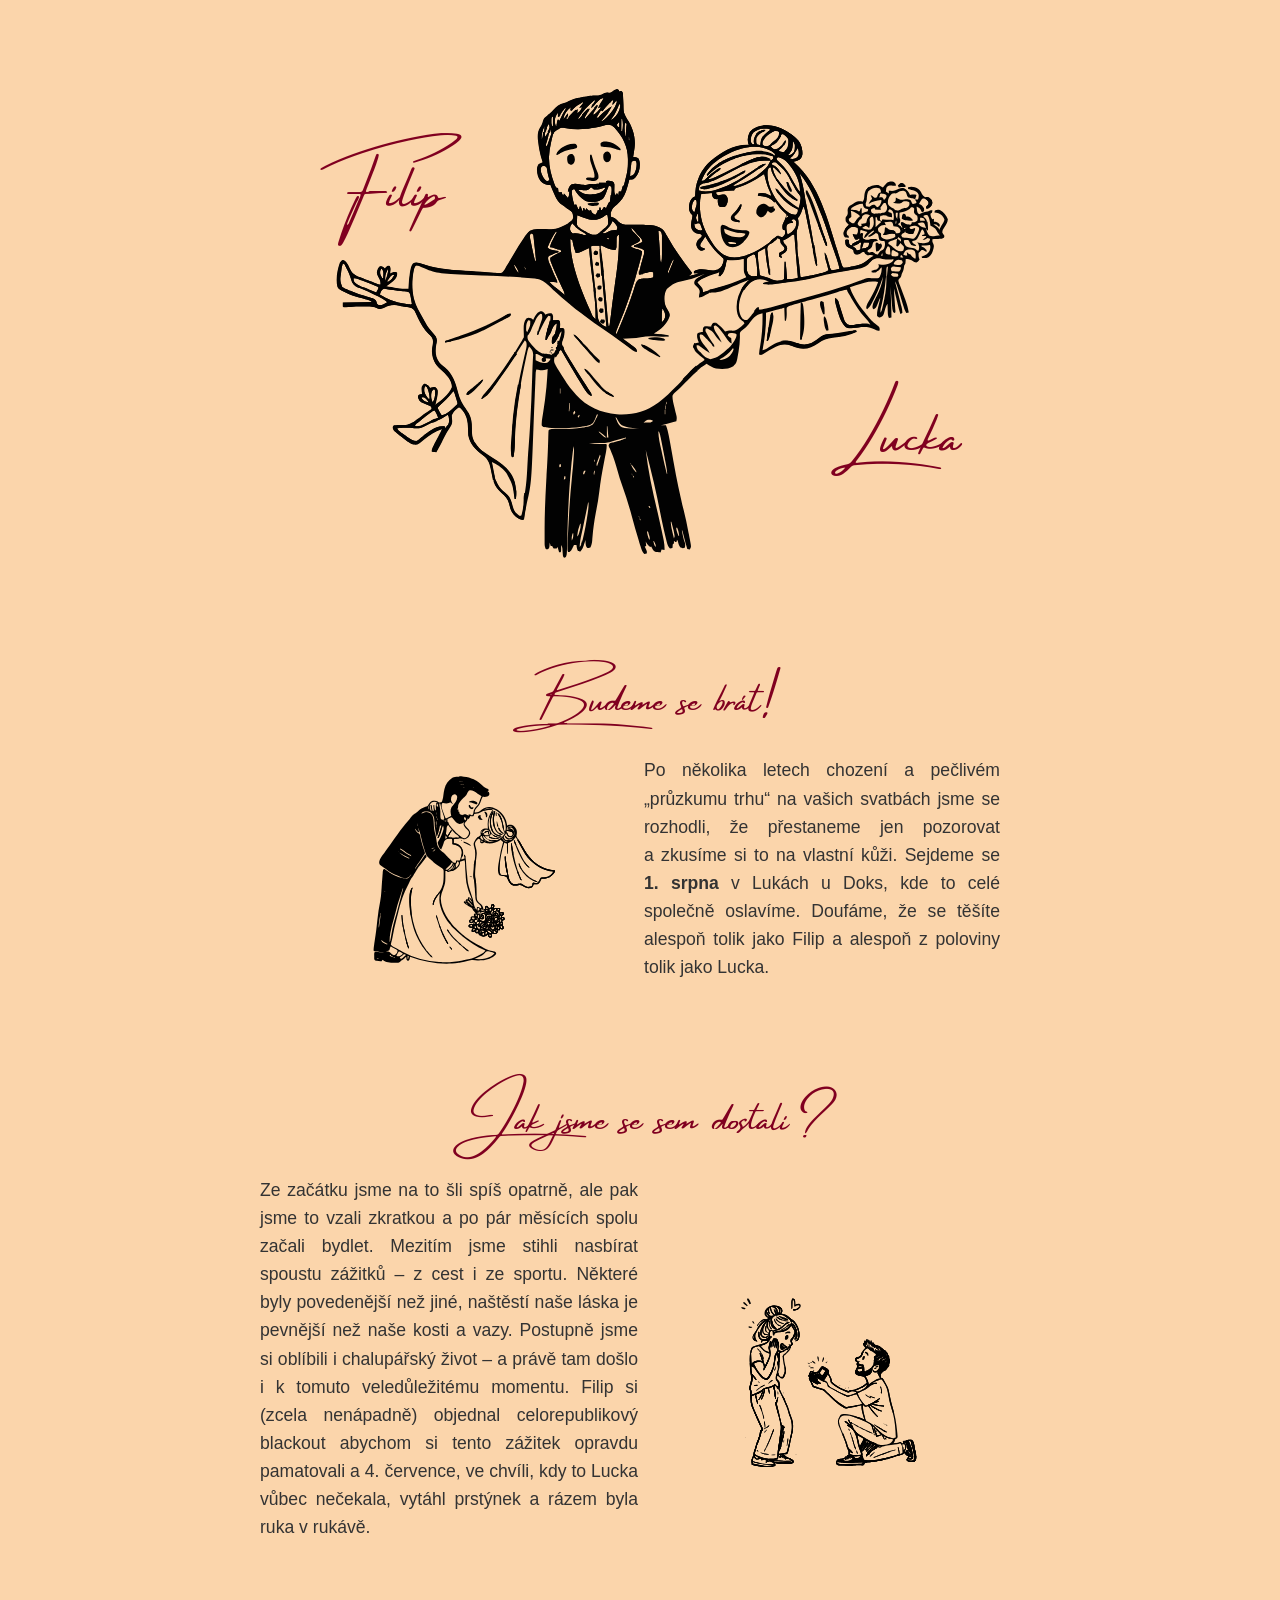
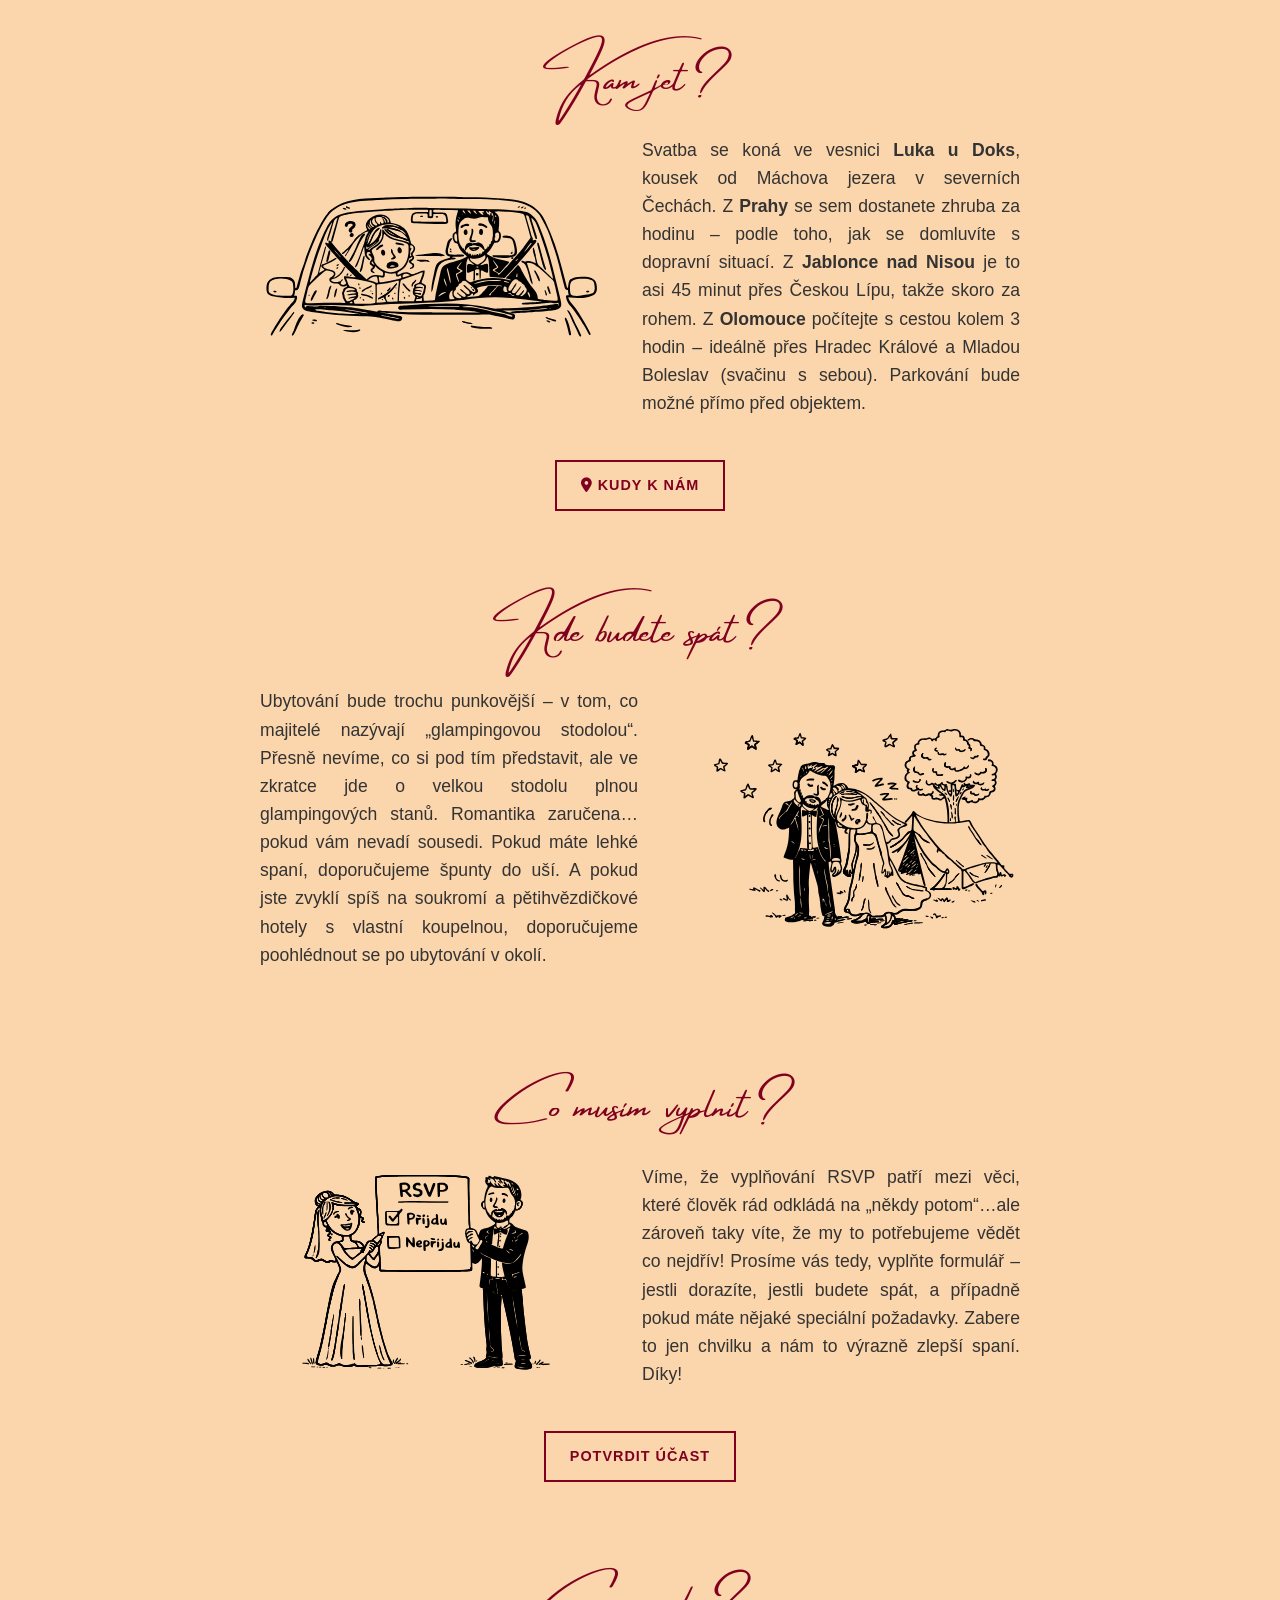
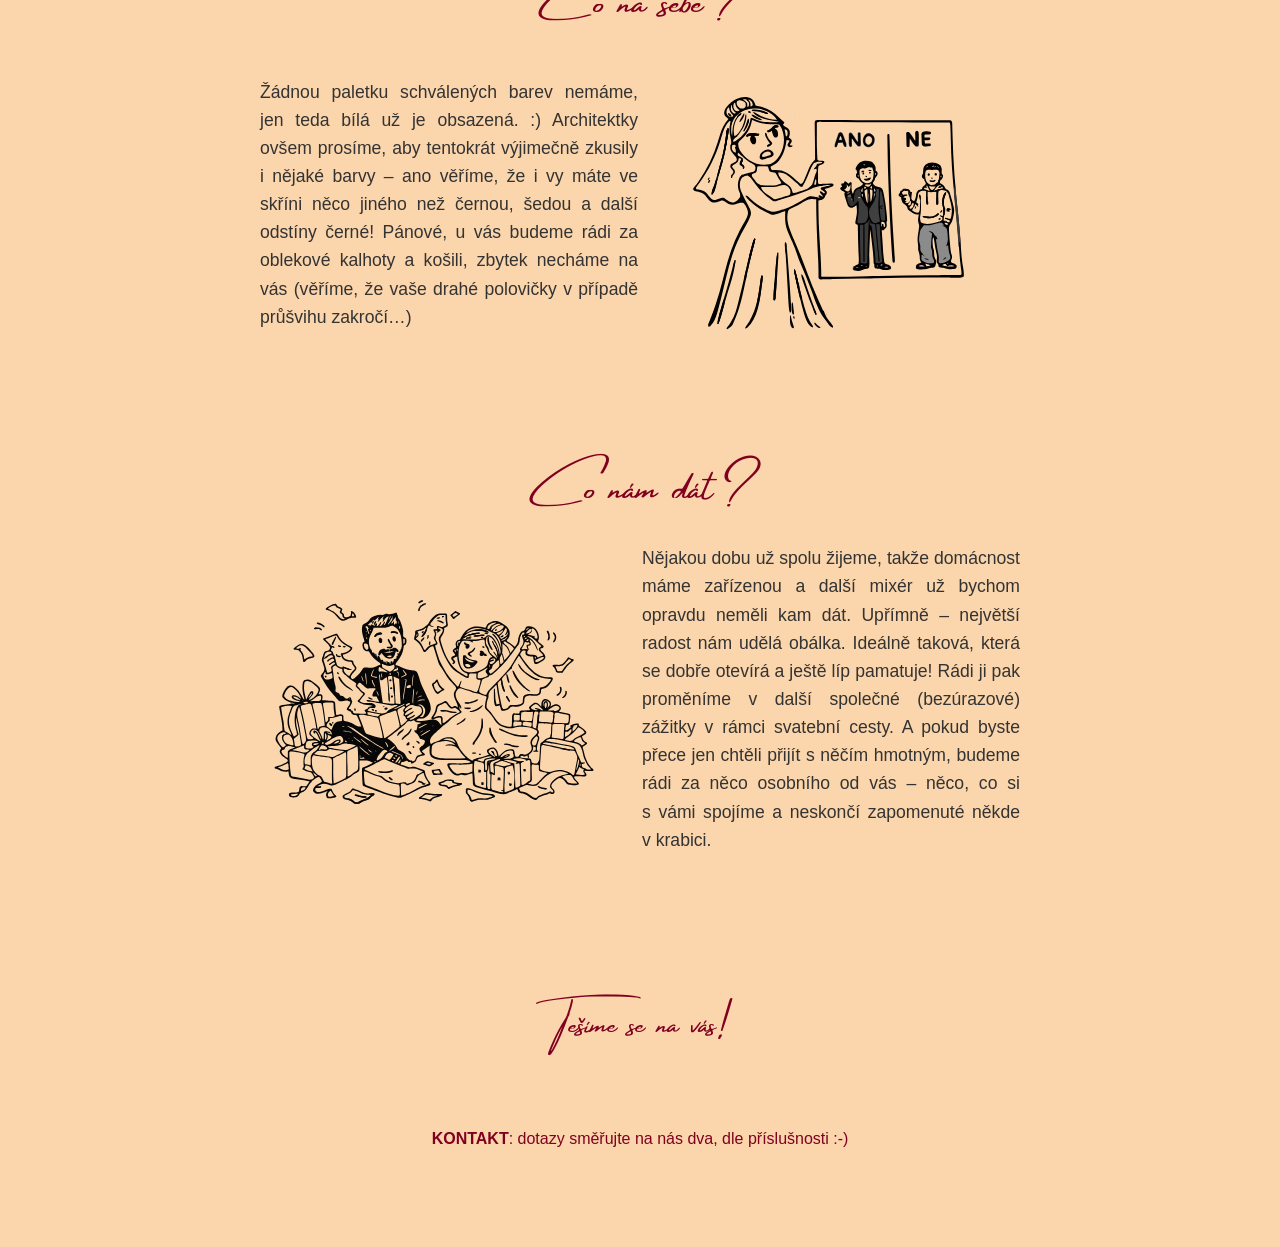
==== index.html @ 2e72f42f "V2 design" ====
<!DOCTYPE html>
<html lang="cs">
<head>
    <meta charset="UTF-8">
    <meta name="viewport" content="width=device-width, initial-scale=1.0">
    <title>Filip & Lucka | Budeme se brát!</title>
    <link rel="stylesheet" href="style.css">
    <link rel="stylesheet" href="https://cdnjs.cloudflare.com/ajax/libs/font-awesome/6.5.1/css/all.min.css">
</head>
<body>

<header class="hero">
    <div class="container hero-layout">
        <h1 class="font-amsterdam name-left">Filip</h1>
        <div class="image-wrapper">
            <img src="images/happycouple.svg" alt="svatba">
        </div>
        <h1 class="font-amsterdam name-right">Lucka</h1>
    </div>
</header>

<main class="container">

    <section class="wedding-section">
        <div class="container">
            <h2 class="font-amsterdam">Budeme se brát!</h2>
            <div class="section-content">
                <img src="images/wedding.svg" alt="my dva">
                <p class="text">Po několika letech chození a pečlivém „průzkumu trhu“ na vašich svatbách jsme se
                    rozhodli, že přestaneme jen pozorovat a&nbsp;zkusíme si to na vlastní kůži. Sejdeme se <strong>1.&nbsp;srpna</strong> v Lukách
                    u Doks, kde to celé společně oslavíme. Doufáme, že se těšíte alespoň tolik jako Filip a alespoň z
                    poloviny tolik jako Lucka.</p>
            </div>
        </div>
    </section>

    <section class="wedding-section">
        <h2 class="font-amsterdam">Jak jsme se sem dostali?</h2>
        <div class="section-content">
            <img src="images/proposal.svg" alt="zadost">
            <div class="text">
                <p>Ze začátku jsme na to šli spíš opatrně, ale pak jsme to vzali zkratkou a po pár měsících spolu začali
                    bydlet. Mezitím jsme stihli nasbírat spoustu zážitků – z cest i ze sportu. Některé byly povedenější
                    než jiné, naštěstí naše láska je pevnější než naše kosti a vazy.
                    Postupně jsme si oblíbili i chalupářský život – a právě tam došlo i&nbsp;k tomuto veledůležitému momentu.
                    Filip si (zcela nenápadně) objednal celorepublikový blackout abychom si tento zážitek opravdu
                    pamatovali a 4. července, ve chvíli, kdy to Lucka vůbec nečekala, vytáhl prstýnek a rázem byla ruka
                    v rukávě.
                </p>
            </div>
        </div>
    </section>

    <section class="wedding-section">
        <h2 class="font-amsterdam">Kam jet?</h2>
        <div class="section-content">
            <img src="images/directions.svg" alt="Kudy kam">
            <div class="text">
                <p>Svatba se koná ve vesnici <strong>Luka u Doks</strong>, kousek od Máchova jezera v severních Čechách.
                    Z&nbsp;<strong>Prahy</strong> se sem dostanete zhruba za hodinu – podle toho, jak se domluvíte s dopravní
                    situací.
                    Z&nbsp;<strong>Jablonce nad Nisou</strong> je to asi 45 minut přes Českou Lípu, takže skoro za rohem.
                    Z&nbsp;<strong>Olomouce</strong> počítejte s cestou kolem 3 hodin – ideálně přes Hradec Králové a Mladou
                    Boleslav (svačinu s sebou).
                    Parkování bude možné přímo před objektem.
                </p>
            </div>
        </div>
        <a hhref="https://maps.app.goo.gl/5vYSLqKnpGgt9tou8" target="_blank" class="btn-primary">
          <i class="fa-solid fa-location-dot"></i>  Kudy k nám
        </a>
    </section>

    <section class="wedding-section">
        <h2 class="font-amsterdam">Kde budete spát?</h2>
        <div class="section-content">
            <img src="images/accomodation.svg" alt="spani">
            <div class="text">
                <p>Ubytování bude trochu punkovější – v tom, co majitelé nazývají „glampingovou stodolou“. Přesně
                    nevíme, co si pod tím představit, ale ve zkratce jde o velkou stodolu plnou glampingových stanů.
                    Romantika zaručena… pokud vám nevadí sousedi. Pokud máte lehké spaní, doporučujeme špunty do uší. A
                    pokud jste zvyklí spíš na soukromí a pětihvězdičkové hotely s vlastní koupelnou, doporučujeme
                    poohlédnout se po ubytování v okolí.
                </p>
            </div>
        </div>
    </section>

    <section class="wedding-section">
        <h2 class="font-amsterdam">Co musím vyplnit?</h2>
        <div class="section-content">
            <img src="images/rsvp.svg" alt="Oslava">
            <div class="text">
                <p>Víme, že vyplňování RSVP patří mezi věci, které člověk rád odkládá na „někdy potom“…ale zároveň taky
                    víte, že my to potřebujeme vědět co nejdřív!
                    Prosíme vás tedy, vyplňte formulář – jestli dorazíte, jestli budete spát, a případně pokud máte
                    nějaké speciální požadavky. Zabere to jen chvilku a nám to výrazně zlepší spaní. Díky!
                </p>
            </div>
        </div>
        <a href="https://vase-rsv-stranka.cz" target="_blank" class="btn-primary">
            POTVRDIT ÚČAST
        </a>
    </section>

    <section class="wedding-section">
        <h2 class="font-amsterdam">Co na sebe?</h2>
        <div class="section-content">
            <img src="images/dresscode.svg" alt="dress code">
            <div class="text">
                <p>Žádnou paletku schválených barev nemáme, jen teda bílá už je obsazená. :)
                    Architektky ovšem prosíme, aby tentokrát výjimečně zkusily i&nbsp;nějaké barvy – ano věříme, že i vy máte
                    ve skříni něco jiného než černou, šedou a další odstíny černé!
                    Pánové, u vás budeme rádi za oblekové kalhoty a košili, zbytek necháme na vás (věříme, že vaše drahé
                    polovičky v případě průšvihu zakročí…)
                </p>
            </div>
        </div>
    </section>

    <section class="wedding-section">
        <h2 class="font-amsterdam">Co nám dát?</h2>
        <div class="section-content">
            <img src="images/gifts.svg" alt="darky">
            <div class="text">
                <p>Nějakou dobu už spolu žijeme, takže domácnost máme zařízenou a další mixér už bychom opravdu neměli
                    kam dát.
                    Upřímně – největší radost nám udělá obálka. Ideálně taková, která se dobře otevírá a ještě líp
                    pamatuje!
                    Rádi ji pak proměníme v další společné (bezúrazové) zážitky v rámci svatební cesty.
                    A pokud byste přece jen chtěli přijít s něčím hmotným, budeme rádi za něco osobního od vás – něco,
                    co si s&nbsp;vámi spojíme a neskončí zapomenuté někde v&nbsp;krabici.
                </p>
            </div>
        </div>
    </section>

</main>

<footer>
    <h1 class="font-amsterdam">Tešíme se na vás!</h1>
    <p class="hero"><strong>KONTAKT</strong>: dotazy směřujte na nás dva, dle příslušnosti :-)</p>
</footer>

</body>
</html>
---- style.css ----
/* Definice fontu - předpokládám soubor ve složce fonts */
@font-face {
    font-family: 'Amsterdam Four';
    src: url('fonts/AmsterdamFour.ttf') format('truetype');
    font-weight: normal;
    font-style: normal;
}

:root {
    /*--primary-color: #5a6b5d; !* Elegantní šalvějová zelená *!*/
    --primary-color: #800020; /* Elegantní šalvějová zelená */
    --text-color: #333;
    /*--bg-color: #fffaf5; !* Krémové pozadí *!*/
    --bg-color: #FBD5AB; /* Krémové pozadí */
    --max-width: 800px;
}

body {
    margin: 0;
    padding: 0;
    background-color: var(--bg-color);
    color: var(--text-color);
    font-family: 'Segoe UI', Tahoma, Geneva, Verdana, sans-serif;
    line-height: 1.6;
}

.container {
    width: 100%;
    max-width: var(--max-width);
    margin: 0 auto;
    padding: 0 20px;
    box-sizing: border-box;
}

.font-amsterdam {
    font-family: 'Amsterdam Four', cursive;
    font-weight: normal;
}

/* Úvodní sekce */
.hero {
    text-align: center;
    padding: 60px 0;
}

.hero h1 {
    font-size: 3.5rem;
    margin-bottom: 20px;
    color: var(--primary-color);
}

.hero .image-wrapper img {
    width: 100%;
    height: auto;
    border-radius: 5px;
}

.hero-date {
    font-size: 1.3rem;
    margin-top: 20px;
    font-weight: bold;
}

/* Obecné sekce */
.wedding-section {
    margin-bottom: 80px;
    text-align: center;
}

.wedding-section h2 {
    font-size: 2.5rem;
    color: var(--primary-color);
    margin-bottom: 15px;
}

.section-content img {
    width: 100%;
    height: auto;
    border-radius: 8px;
    margin-bottom: 20px;
}

.section-content .text {
    font-size: 1.1rem;
    text-align: center;
}

.btn-primary {
    display: inline-block;
    padding: 12px 24px;
    border: 2px solid var(--primary-color);
    background-color: var(--bg-color);
    color: var(--primary-color);
    text-decoration: none;
    font-weight: bold;
    letter-spacing: 1px;
    transition: all 0.3s ease;
    text-transform: uppercase;
    font-size: 0.9rem;
    margin-top: 25px;
}

.btn-primary:hover {
    background-color: var(--primary-color);
    color: var(--bg-color);
}

.map-link {
    display: inline-block;
    text-decoration: none;
    color: var(--primary-color);
    font-weight: bold;
    margin-top: 10px;
}

.hero-layout {
    position: relative;
    width: 100%;
}

.image-wrapper {
    width: 100%;
}

.image-wrapper img {
    width: 100%;     /* Roztáhne obrázek na celou šířku containeru */
    height: auto;
    display: block;
}

@media (min-width: 768px) {
    .name-left {
        position: absolute;
        top: 15%;        /* Upravte dle prázdného místa v SVG */
        left: 10%;       /* Upravte dle prázdného místa v SVG */
        z-index: 2;
        margin: 0;
        font-size: 4rem; /* Na desktopu může být větší */
    }

    .name-right {
        position: absolute;
        bottom: 15%;     /* Upravte dle prázdného místa v SVG */
        right: 10%;      /* Upravte dle prázdného místa v SVG */
        z-index: 2;
        margin: 0;
        font-size: 4rem;
    }
}

/* Mobilní zobrazení - texty nad a pod obrázkem, aby se nezmenšil */
@media (max-width: 767px) {
    .name-left, .name-right {
        text-align: center;
        display: block;
        width: 100%;
        font-size: 3rem;
        margin: 15px 0;
    }
}

.section-title {
    display: flex;
    align-items: center;
    justify-content: center;
    gap: 15px; /* Mezera mezi textem a ikonou */
}

.icon-link {
    color: var(--primary-color);
    font-size: 1.5rem; /* Velikost ikony */
    text-decoration: none;
    transition: opacity 0.3s;
}

.icon-link:hover {
    opacity: 0.7;
}

footer {
    padding: 20px;
    text-align: center;
    background: var(--bg-color);
    margin-top: 20px;
    color: var(--primary-color);
}

/* Desktop zobrazení - obrázek vedle textu */
@media (min-width: 768px) {
    .section-content {
        display: flex;
        align-items: center;
        gap: 40px;
        text-align: left;
    }
    
    .section-content img {
        width: 45%;
        margin-bottom: 0;
    }

    .section-content .text {
        text-align: justify;
    }

    /* Každá druhá sekce bude mít prohozený obrázek a text (cik-cak) */
    .wedding-section:nth-of-type(even) .section-content {
        flex-direction: row-reverse;
    }
}
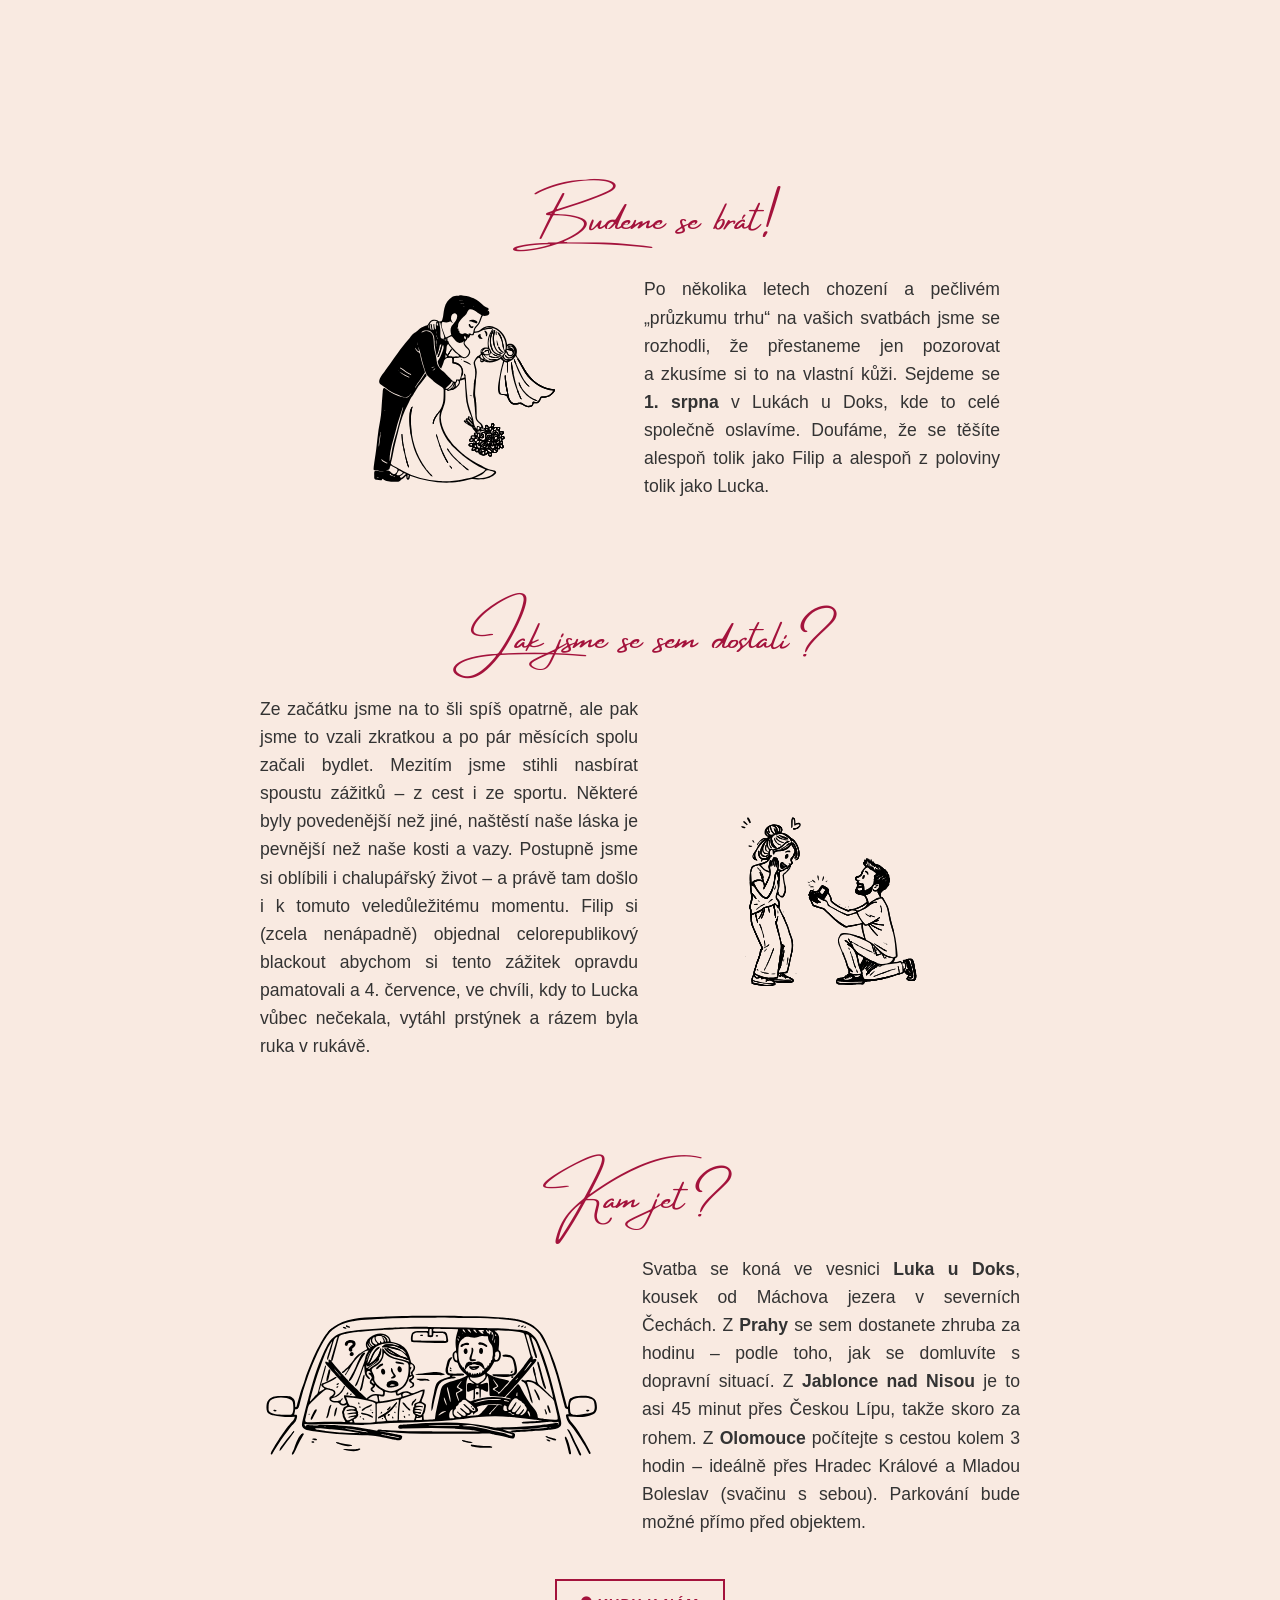
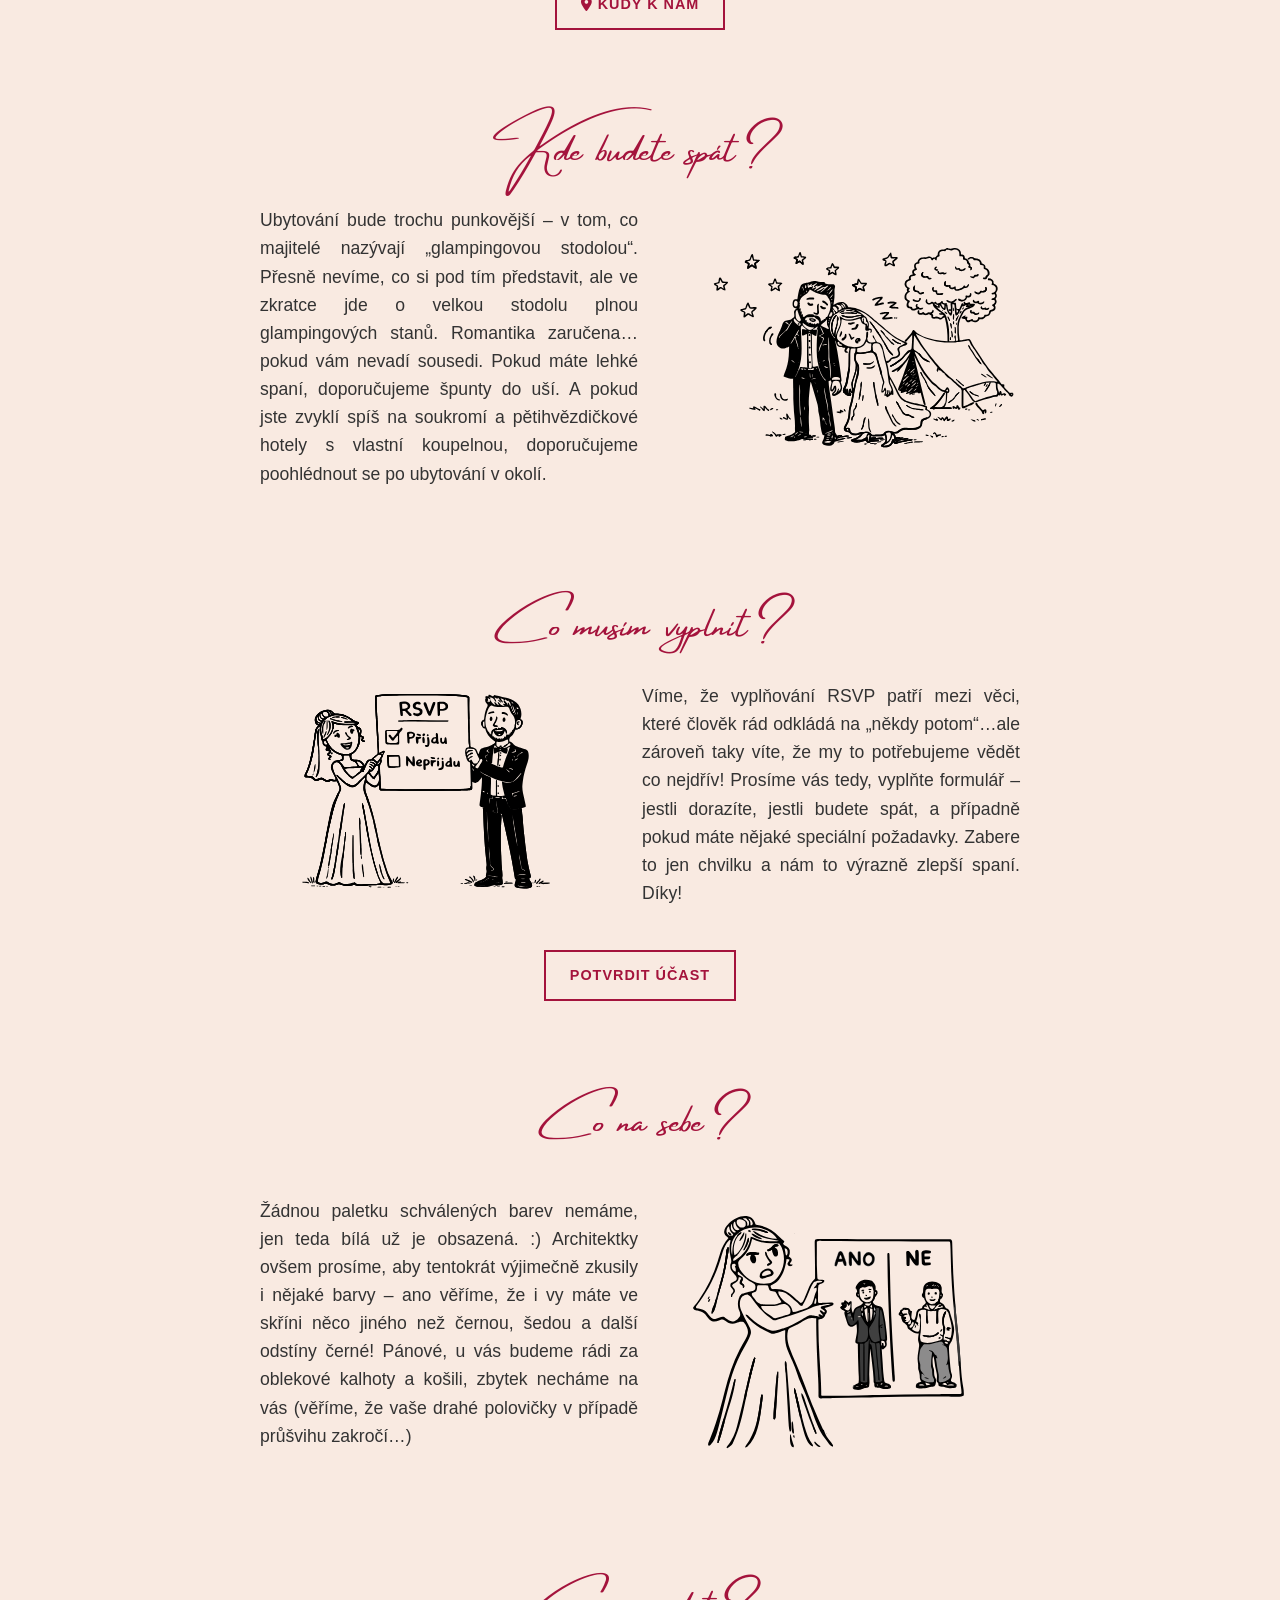
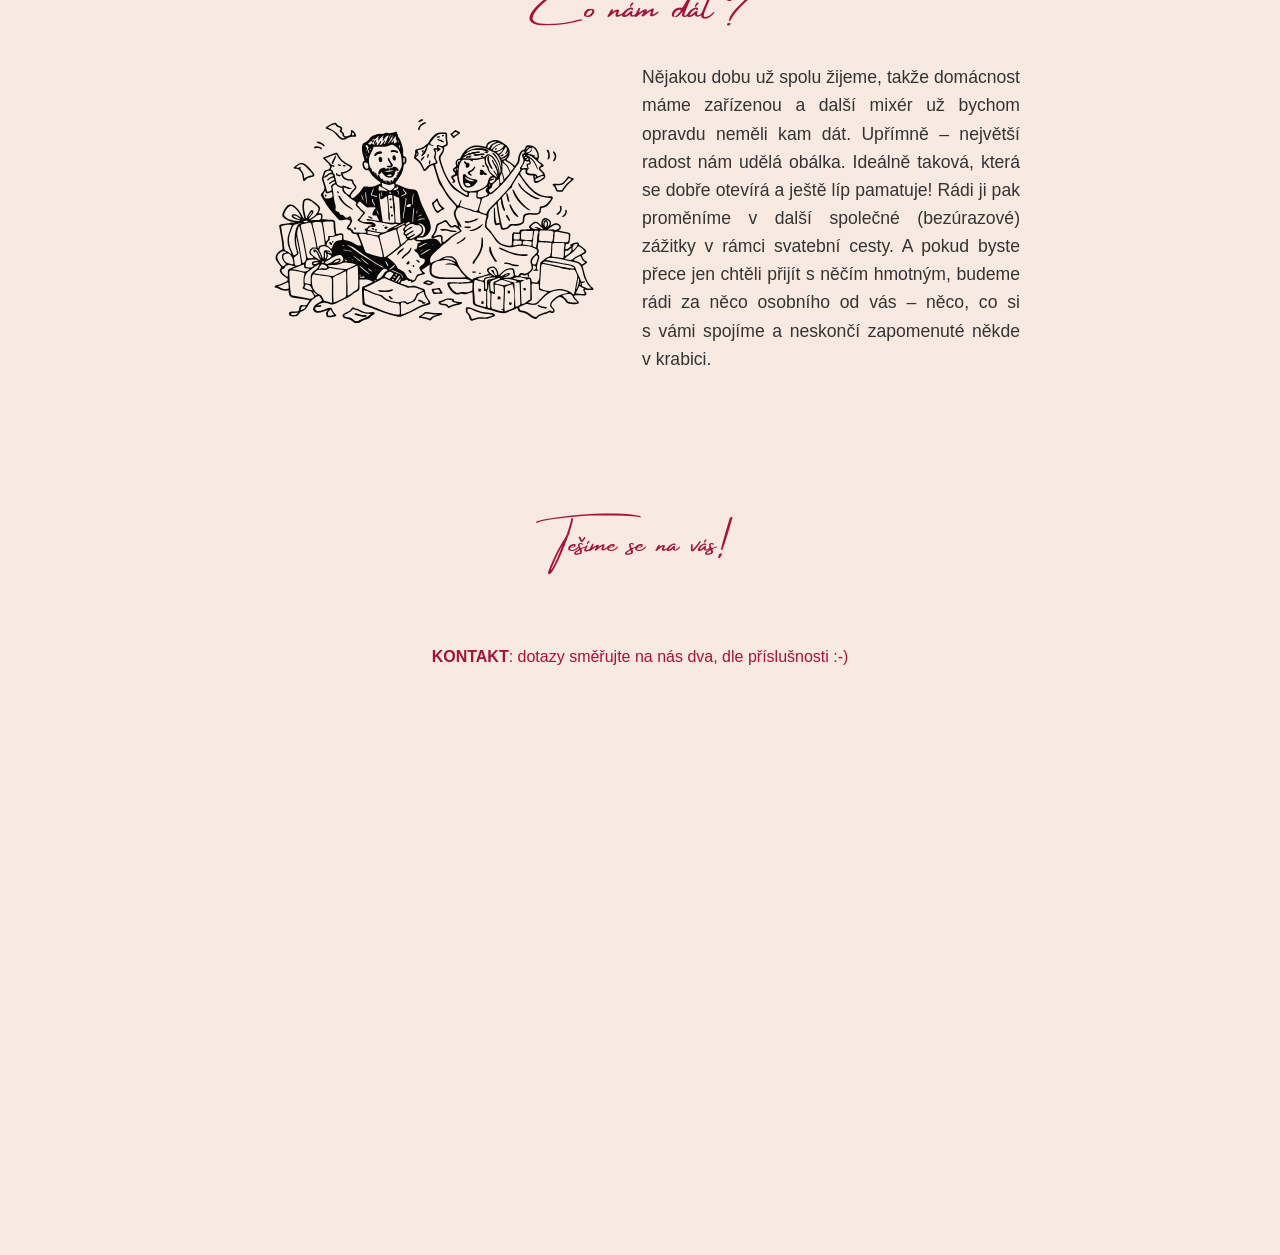
==== commit 031b1ff6: "BG color" ====
--- a/index.html
+++ b/index.html
@@ -11,11 +11,17 @@
 
 <header class="hero">
     <div class="container hero-layout">
-        <h1 class="font-amsterdam name-left">Filip</h1>
-        <div class="image-wrapper">
-            <img src="images/happycouple.svg" alt="svatba">
-        </div>
-        <h1 class="font-amsterdam name-right">Lucka</h1>
+<!--        <h1 class="font-amsterdam name-left">Filip</h1>-->
+<!--        <div class="image-wrapper">-->
+<!--            <img src="images/mobil.svg" alt="svatba">-->
+<!--        </div>-->
+
+        <picture class="responsive-image">
+            <source media="(min-width: 768px)" srcset="images/happycouple.svg">
+
+            <img src="images/mobil.svg" alt="my">
+        </picture>
+<!--        <h1 class="font-amsterdam name-right">Lucka</h1>-->
     </div>
 </header>
 
@@ -66,8 +72,8 @@
                 </p>
             </div>
         </div>
-        <a hhref="https://maps.app.goo.gl/5vYSLqKnpGgt9tou8" target="_blank" class="btn-primary">
-          <i class="fa-solid fa-location-dot"></i>  Kudy k nám
+        <a href="https://maps.app.goo.gl/5vYSLqKnpGgt9tou8" target="_blank" class="btn-primary">
+          <i class="fa-solid fa-location-dot"></i> Kudy k nám
         </a>
     </section>
 
@@ -98,7 +104,7 @@
                 </p>
             </div>
         </div>
-        <a href="https://vase-rsv-stranka.cz" target="_blank" class="btn-primary">
+        <a href="https://forms.gle/6vVEGY19CpY4ik3c9" target="_blank" class="btn-primary">
             POTVRDIT ÚČAST
         </a>
     </section>
--- a/style.css
+++ b/style.css
@@ -7,11 +7,11 @@
 }
 
 :root {
-    /*--primary-color: #5a6b5d; !* Elegantní šalvějová zelená *!*/
-    --primary-color: #800020; /* Elegantní šalvějová zelená */
+    /*--primary-color: #79144d; !* Elegantní šalvějová zelená *!*/
+    --primary-color: #a4133c; /* Elegantní šalvějová zelená */
     --text-color: #333;
-    /*--bg-color: #fffaf5; !* Krémové pozadí *!*/
-    --bg-color: #FBD5AB; /* Krémové pozadí */
+    /*--bg-color: #a4988d; !* Krémové pozadí *!*/
+    --bg-color: #f9eae1; /* Krémové pozadí */
     --max-width: 800px;
 }
 
@@ -126,6 +126,12 @@
     width: 100%;     /* Roztáhne obrázek na celou šířku containeru */
     height: auto;
     display: block;
+}
+
+.responsive-image img {
+    width: 100%;
+    height: auto;
+    border-radius: 8px; /* Pokud používáš zaoblení */
 }
 
 @media (min-width: 768px) {
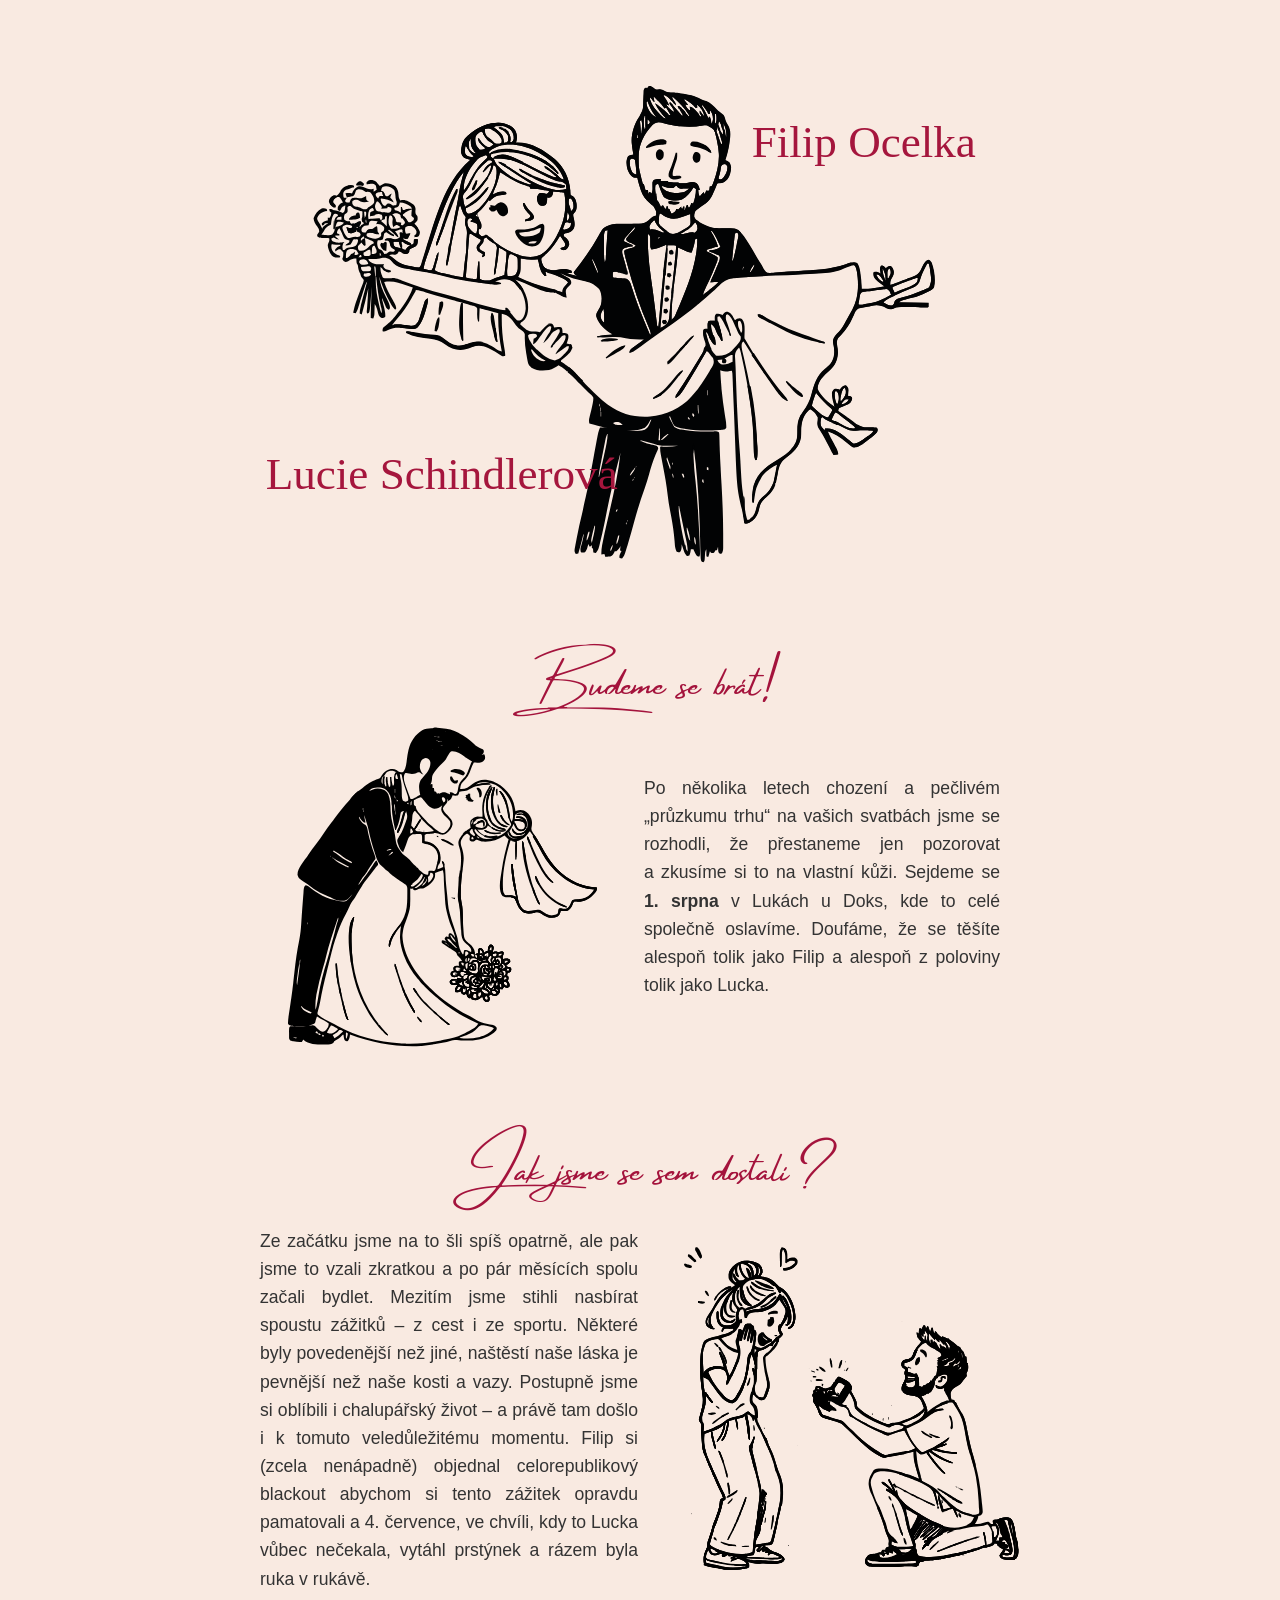
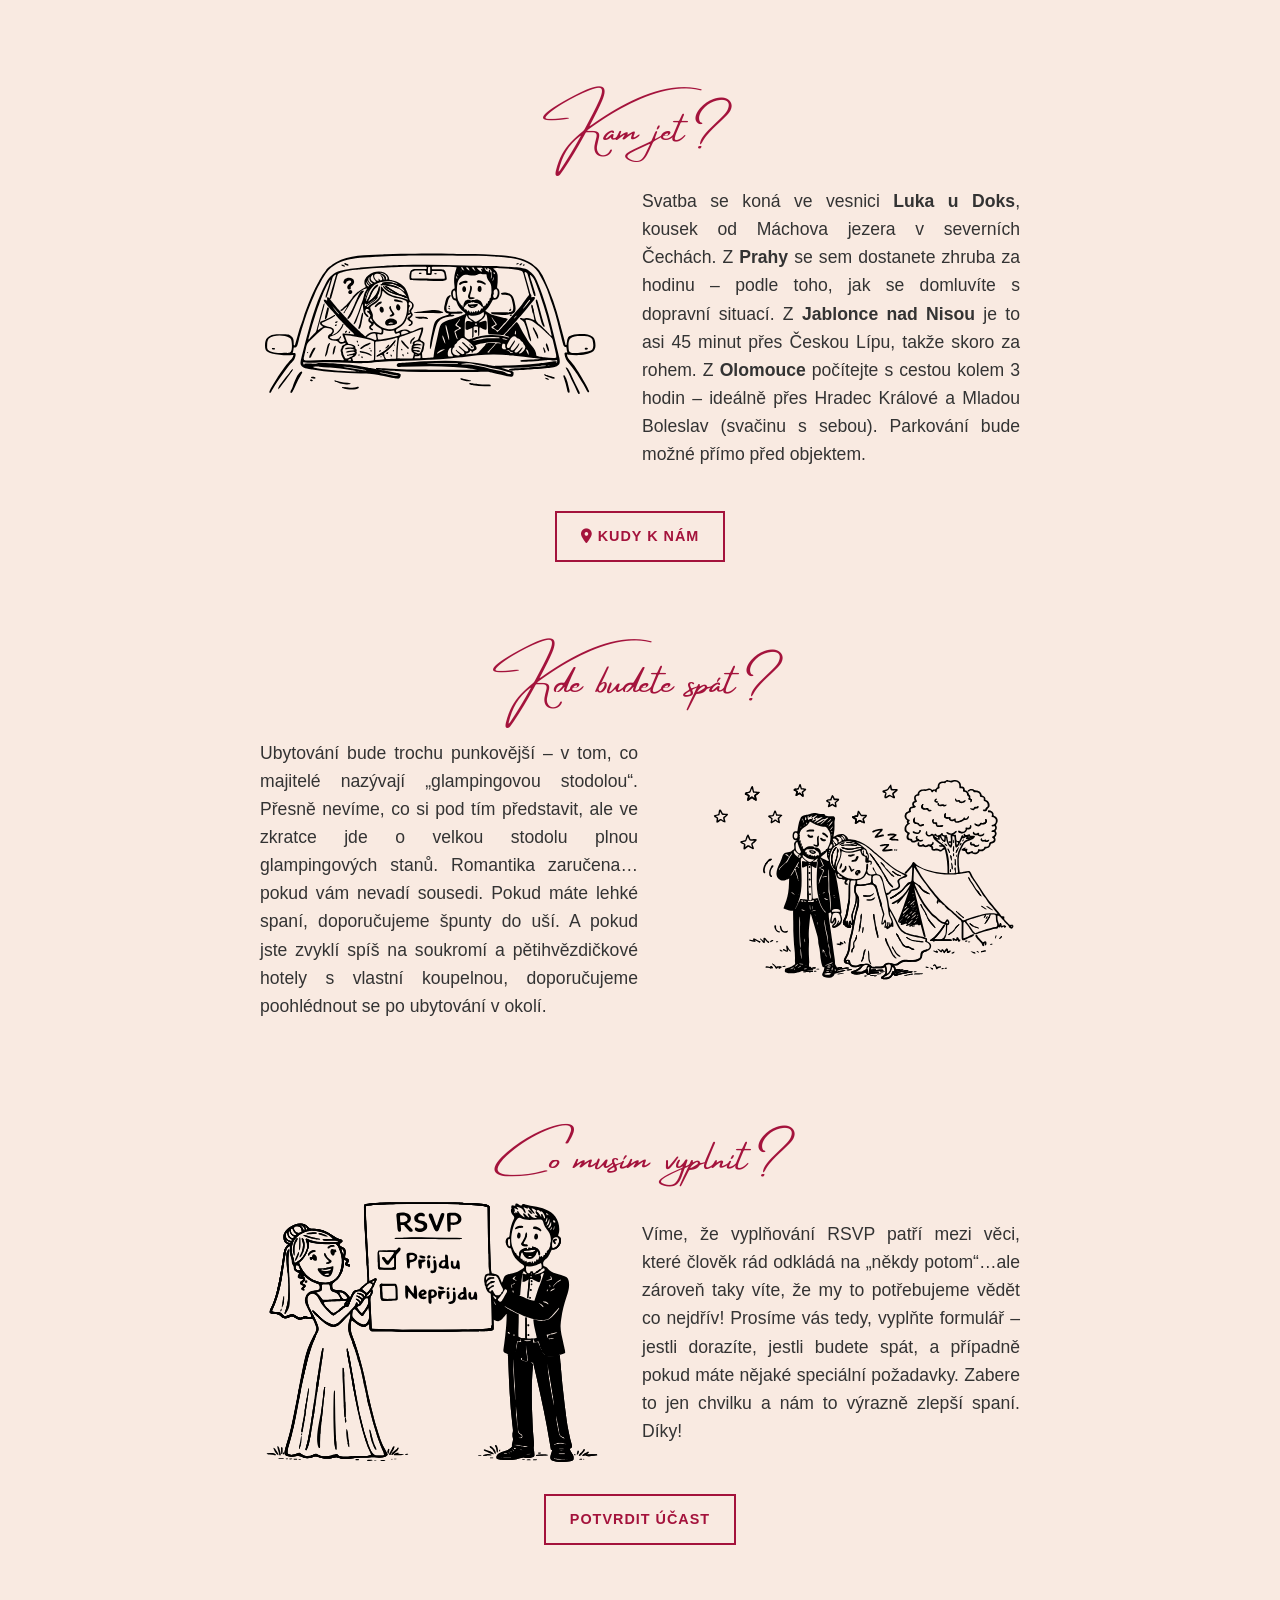
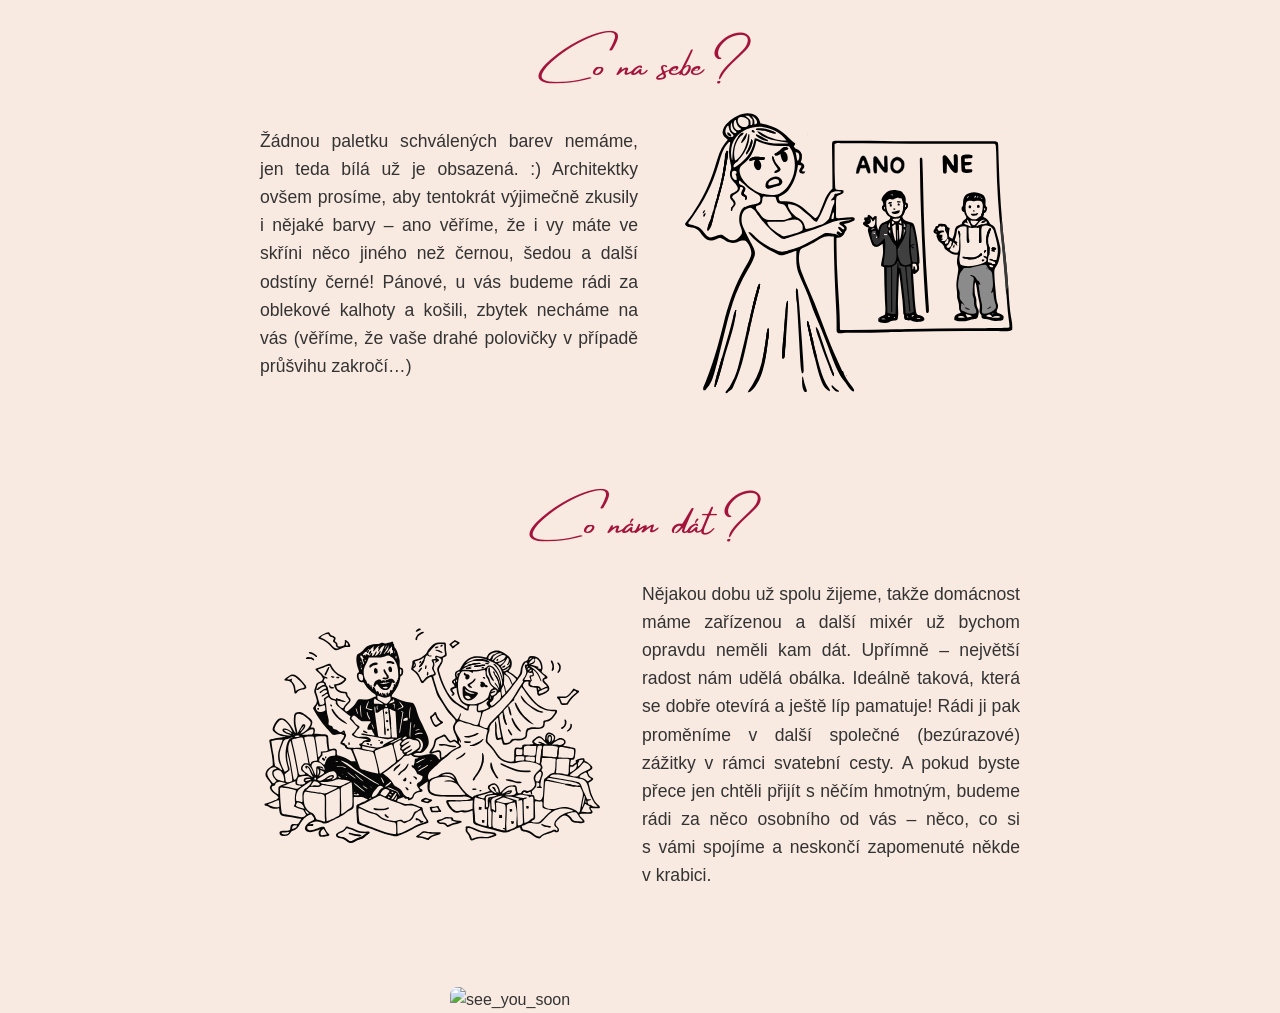
==== commit ecac099d: "Layout improvements, new images" ====
--- a/index.html
+++ b/index.html
@@ -11,17 +11,10 @@
 
 <header class="hero">
     <div class="container hero-layout">
-<!--        <h1 class="font-amsterdam name-left">Filip</h1>-->
-<!--        <div class="image-wrapper">-->
-<!--            <img src="images/mobil.svg" alt="svatba">-->
-<!--        </div>-->
-
         <picture class="responsive-image">
-            <source media="(min-width: 768px)" srcset="images/happycouple.svg">
-
-            <img src="images/mobil.svg" alt="my">
+            <source media="(min-width: 768px)" srcset="images/main_web.svg">
+            <img src="images/main_mobil.svg" alt="my">
         </picture>
-<!--        <h1 class="font-amsterdam name-right">Lucka</h1>-->
     </div>
 </header>
 
@@ -30,8 +23,8 @@
     <section class="wedding-section">
         <div class="container">
             <h2 class="font-amsterdam">Budeme se brát!</h2>
-            <div class="section-content">
-                <img src="images/wedding.svg" alt="my dva">
+            <div class="section-content mt-mobile">
+                <img src="images/wedding.svg" alt="my_dva">
                 <p class="text">Po několika letech chození a pečlivém „průzkumu trhu“ na vašich svatbách jsme se
                     rozhodli, že přestaneme jen pozorovat a&nbsp;zkusíme si to na vlastní kůži. Sejdeme se <strong>1.&nbsp;srpna</strong> v Lukách
                     u Doks, kde to celé společně oslavíme. Doufáme, že se těšíte alespoň tolik jako Filip a alespoň z
@@ -42,7 +35,7 @@
 
     <section class="wedding-section">
         <h2 class="font-amsterdam">Jak jsme se sem dostali?</h2>
-        <div class="section-content">
+        <div class="section-content mt-mobile">
             <img src="images/proposal.svg" alt="zadost">
             <div class="text">
                 <p>Ze začátku jsme na to šli spíš opatrně, ale pak jsme to vzali zkratkou a po pár měsících spolu začali
@@ -59,8 +52,8 @@
 
     <section class="wedding-section">
         <h2 class="font-amsterdam">Kam jet?</h2>
-        <div class="section-content">
-            <img src="images/directions.svg" alt="Kudy kam">
+        <div class="section-content mt-mobile">
+            <img src="images/directions.svg" alt="Kudy_kam">
             <div class="text">
                 <p>Svatba se koná ve vesnici <strong>Luka u Doks</strong>, kousek od Máchova jezera v severních Čechách.
                     Z&nbsp;<strong>Prahy</strong> se sem dostanete zhruba za hodinu – podle toho, jak se domluvíte s dopravní
@@ -79,7 +72,7 @@
 
     <section class="wedding-section">
         <h2 class="font-amsterdam">Kde budete spát?</h2>
-        <div class="section-content">
+        <div class="section-content mt-mobile">
             <img src="images/accomodation.svg" alt="spani">
             <div class="text">
                 <p>Ubytování bude trochu punkovější – v tom, co majitelé nazývají „glampingovou stodolou“. Přesně
@@ -94,8 +87,8 @@
 
     <section class="wedding-section">
         <h2 class="font-amsterdam">Co musím vyplnit?</h2>
-        <div class="section-content">
-            <img src="images/rsvp.svg" alt="Oslava">
+        <div class="section-content mt-mobile">
+            <img src="images/rsvp.svg" alt="rsvp">
             <div class="text">
                 <p>Víme, že vyplňování RSVP patří mezi věci, které člověk rád odkládá na „někdy potom“…ale zároveň taky
                     víte, že my to potřebujeme vědět co nejdřív!
@@ -111,8 +104,8 @@
 
     <section class="wedding-section">
         <h2 class="font-amsterdam">Co na sebe?</h2>
-        <div class="section-content">
-            <img src="images/dresscode.svg" alt="dress code">
+        <div class="section-content mt-mobile">
+            <img src="images/dresscode.svg" alt="dress_code">
             <div class="text">
                 <p>Žádnou paletku schválených barev nemáme, jen teda bílá už je obsazená. :)
                     Architektky ovšem prosíme, aby tentokrát výjimečně zkusily i&nbsp;nějaké barvy – ano věříme, že i vy máte
@@ -126,7 +119,7 @@
 
     <section class="wedding-section">
         <h2 class="font-amsterdam">Co nám dát?</h2>
-        <div class="section-content">
+        <div class="section-content mt-mobile">
             <img src="images/gifts.svg" alt="darky">
             <div class="text">
                 <p>Nějakou dobu už spolu žijeme, takže domácnost máme zařízenou a další mixér už bychom opravdu neměli
@@ -140,13 +133,8 @@
             </div>
         </div>
     </section>
-
+    <img src="images/tesime_se_vas_LF.svg" alt="see_you_soon" class="img-centered">
 </main>
-
-<footer>
-    <h1 class="font-amsterdam">Tešíme se na vás!</h1>
-    <p class="hero"><strong>KONTAKT</strong>: dotazy směřujte na nás dva, dle příslušnosti :-)</p>
-</footer>
 
 </body>
 </html>
--- a/style.css
+++ b/style.css
@@ -1,4 +1,3 @@
-/* Definice fontu - předpokládám soubor ve složce fonts */
 @font-face {
     font-family: 'Amsterdam Four';
     src: url('fonts/AmsterdamFour.ttf') format('truetype');
@@ -7,11 +6,9 @@
 }
 
 :root {
-    /*--primary-color: #79144d; !* Elegantní šalvějová zelená *!*/
-    --primary-color: #a4133c; /* Elegantní šalvějová zelená */
+    --primary-color: #a4133c;
     --text-color: #333;
-    /*--bg-color: #a4988d; !* Krémové pozadí *!*/
-    --bg-color: #f9eae1; /* Krémové pozadí */
+    --bg-color: #f9eae1;
     --max-width: 800px;
 }
 
@@ -37,10 +34,9 @@
     font-weight: normal;
 }
 
-/* Úvodní sekce */
 .hero {
     text-align: center;
-    padding: 60px 0;
+    padding: 60px 0px 20px 0px;
 }
 
 .hero h1 {
@@ -134,37 +130,6 @@
     border-radius: 8px; /* Pokud používáš zaoblení */
 }
 
-@media (min-width: 768px) {
-    .name-left {
-        position: absolute;
-        top: 15%;        /* Upravte dle prázdného místa v SVG */
-        left: 10%;       /* Upravte dle prázdného místa v SVG */
-        z-index: 2;
-        margin: 0;
-        font-size: 4rem; /* Na desktopu může být větší */
-    }
-
-    .name-right {
-        position: absolute;
-        bottom: 15%;     /* Upravte dle prázdného místa v SVG */
-        right: 10%;      /* Upravte dle prázdného místa v SVG */
-        z-index: 2;
-        margin: 0;
-        font-size: 4rem;
-    }
-}
-
-/* Mobilní zobrazení - texty nad a pod obrázkem, aby se nezmenšil */
-@media (max-width: 767px) {
-    .name-left, .name-right {
-        text-align: center;
-        display: block;
-        width: 100%;
-        font-size: 3rem;
-        margin: 15px 0;
-    }
-}
-
 .section-title {
     display: flex;
     align-items: center;
@@ -191,7 +156,6 @@
     color: var(--primary-color);
 }
 
-/* Desktop zobrazení - obrázek vedle textu */
 @media (min-width: 768px) {
     .section-content {
         display: flex;
@@ -209,8 +173,28 @@
         text-align: justify;
     }
 
-    /* Každá druhá sekce bude mít prohozený obrázek a text (cik-cak) */
     .wedding-section:nth-of-type(even) .section-content {
         flex-direction: row-reverse;
     }
 }
+
+@media (max-width: 767px) {
+    .mt-mobile {
+        margin-top: 30px !important; /* Uprav si velikost (20px) podle potřeby */
+    }
+}
+
+.img-centered {
+    display: block;
+    width: 50%;
+    height: auto;
+    margin-left: auto;
+    margin-right: auto;
+    border-radius: 8px;
+}
+
+@media (max-width: 767px) {
+    .img-centered {
+        width: 80%;
+    }
+}
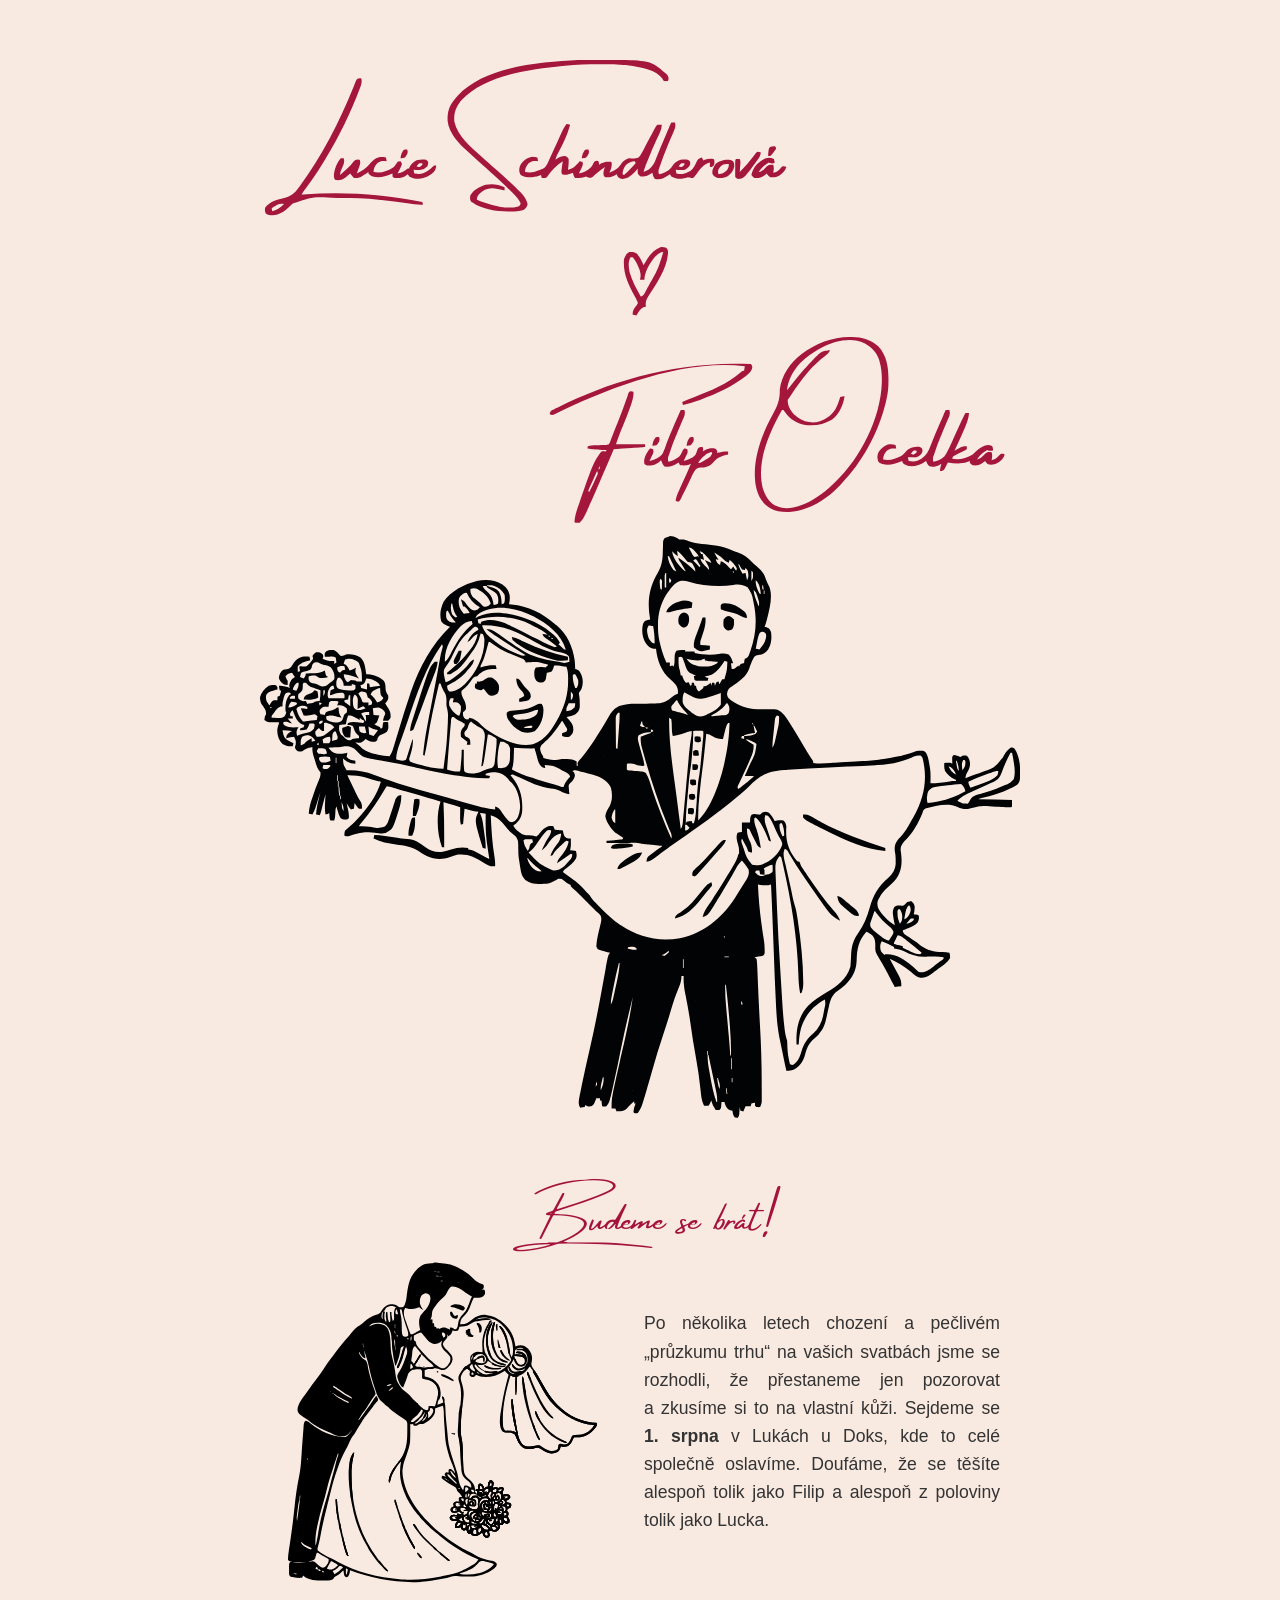
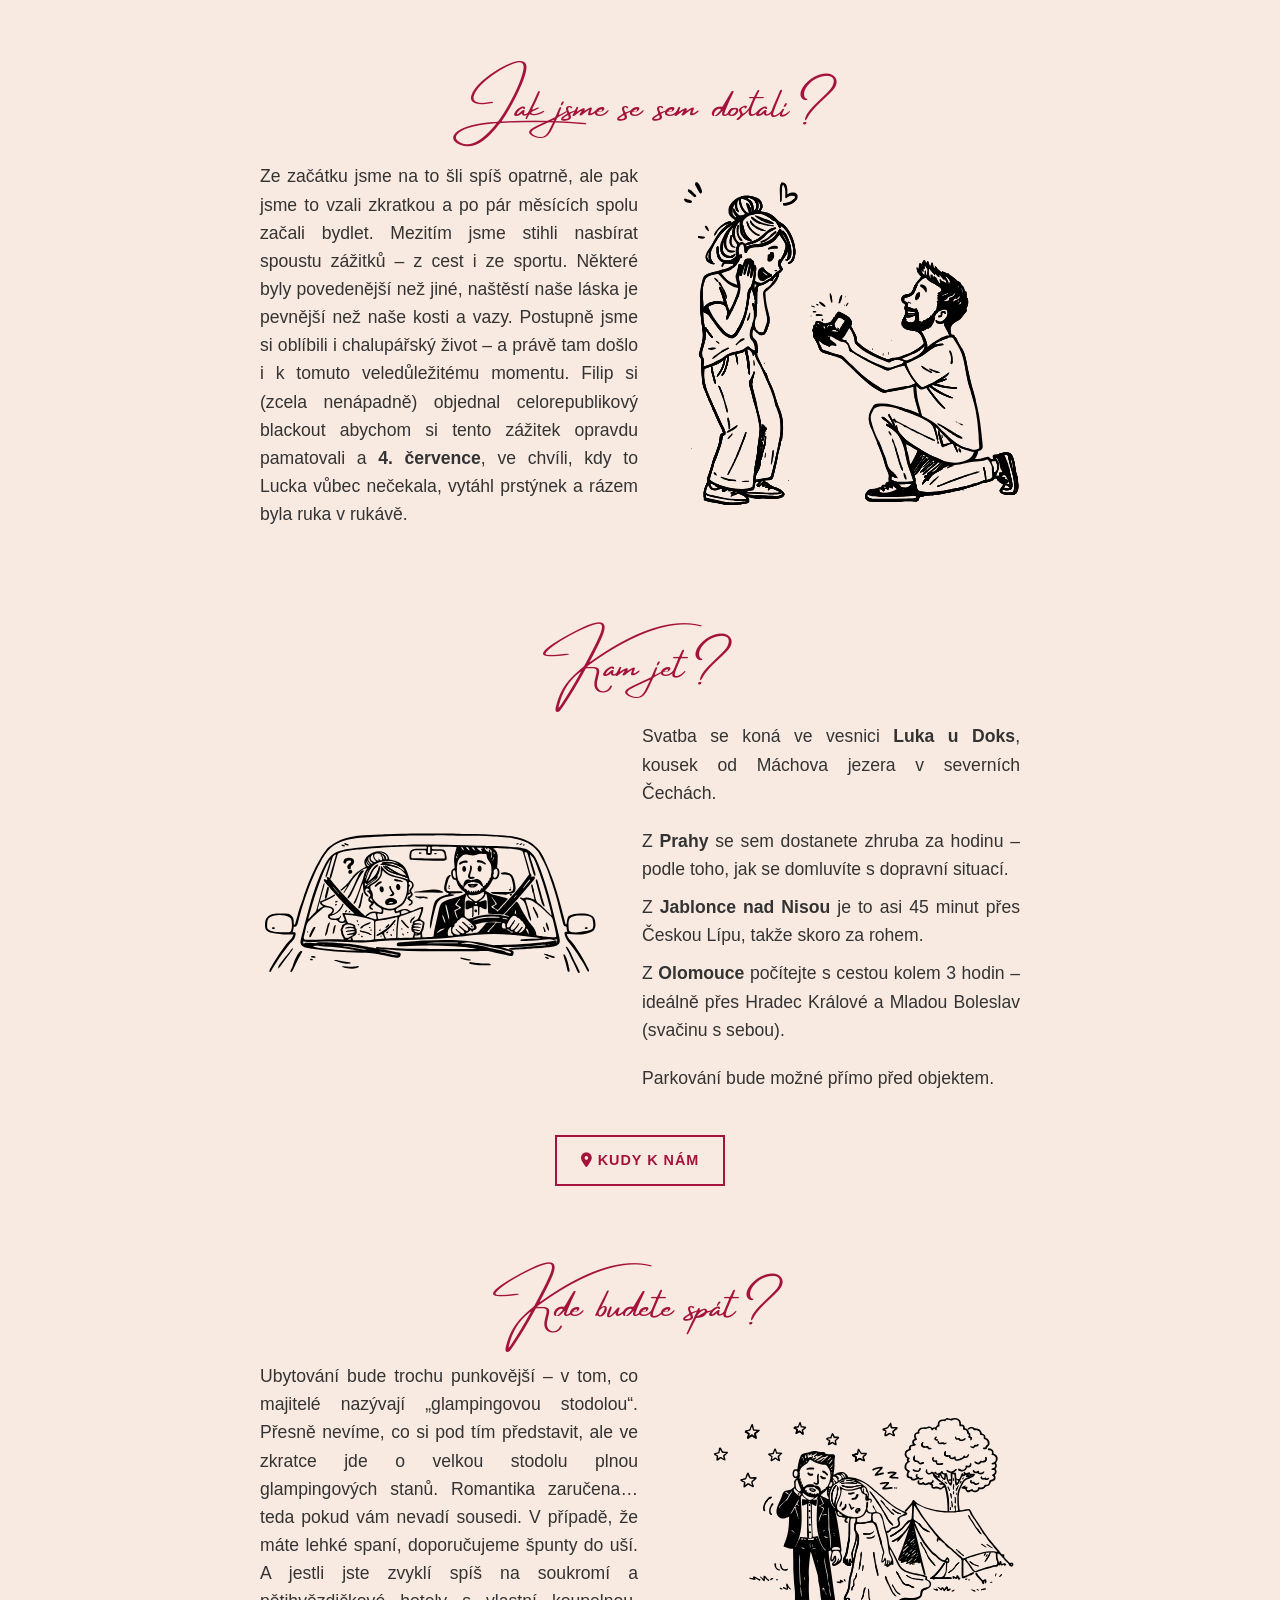
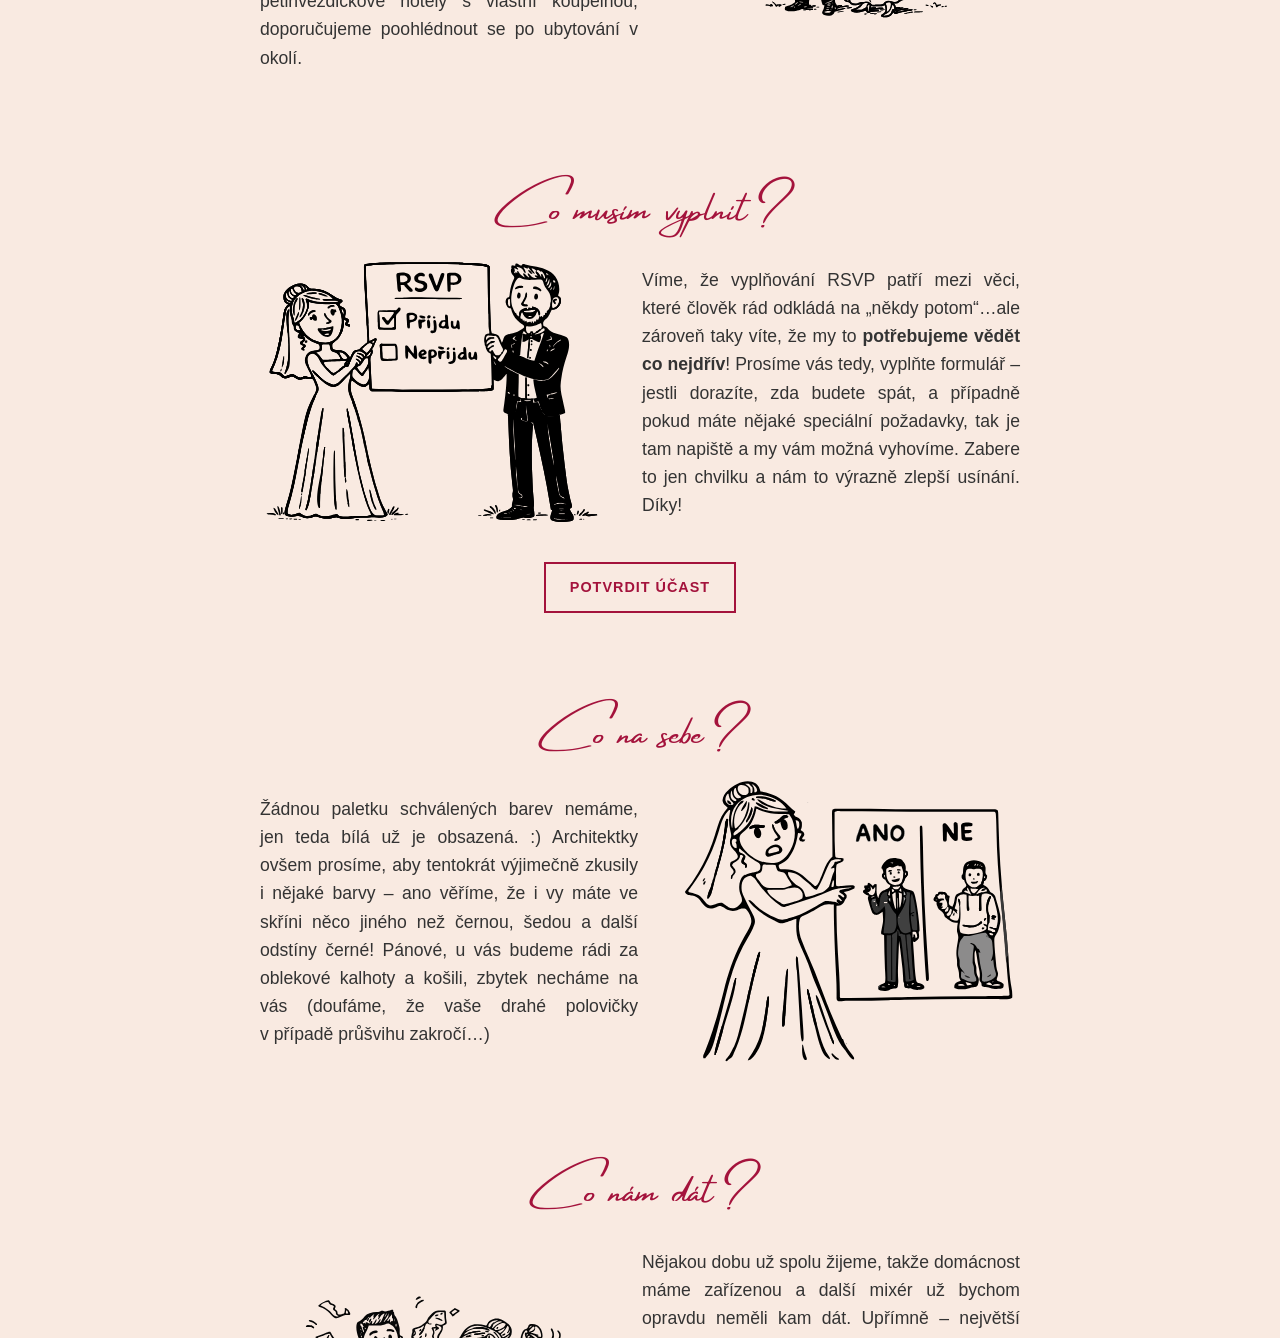
==== commit 8eac4ce4: "Improve text, add favicon" ====
--- a/index.html
+++ b/index.html
@@ -6,6 +6,8 @@
     <title>Filip & Lucka | Budeme se brát!</title>
     <link rel="stylesheet" href="style.css">
     <link rel="stylesheet" href="https://cdnjs.cloudflare.com/ajax/libs/font-awesome/6.5.1/css/all.min.css">
+    <link rel="icon" type="image/svg+xml"
+          href="data:image/svg+xml,<svg xmlns=%22http://www.w3.org/2000/svg%22 viewBox=%220 0 24 24%22 fill=%22%23a4133c%22><path d=%22M12 21.35l-1.45-1.32C5.4 15.36 2 12.28 2 8.5 2 5.42 4.42 3 7.5 3c1.74 0 3.41.81 4.5 2.09C13.09 3.81 14.76 3 16.5 3 19.58 3 22 5.42 22 8.5c0 3.78-3.4 6.86-8.55 11.54L12 21.35z%22/></svg>">
 </head>
 <body>
 
@@ -26,7 +28,8 @@
             <div class="section-content mt-mobile">
                 <img src="images/wedding.svg" alt="my_dva">
                 <p class="text">Po několika letech chození a pečlivém „průzkumu trhu“ na vašich svatbách jsme se
-                    rozhodli, že přestaneme jen pozorovat a&nbsp;zkusíme si to na vlastní kůži. Sejdeme se <strong>1.&nbsp;srpna</strong> v Lukách
+                    rozhodli, že přestaneme jen pozorovat a&nbsp;zkusíme si to na vlastní kůži. Sejdeme se <strong>1.&nbsp;srpna</strong>
+                    v Lukách
                     u Doks, kde to celé společně oslavíme. Doufáme, že se těšíte alespoň tolik jako Filip a alespoň z
                     poloviny tolik jako Lucka.</p>
             </div>
@@ -41,9 +44,11 @@
                 <p>Ze začátku jsme na to šli spíš opatrně, ale pak jsme to vzali zkratkou a po pár měsících spolu začali
                     bydlet. Mezitím jsme stihli nasbírat spoustu zážitků – z cest i ze sportu. Některé byly povedenější
                     než jiné, naštěstí naše láska je pevnější než naše kosti a vazy.
-                    Postupně jsme si oblíbili i chalupářský život – a právě tam došlo i&nbsp;k tomuto veledůležitému momentu.
+                    Postupně jsme si oblíbili i chalupářský život – a právě tam došlo i&nbsp;k tomuto veledůležitému
+                    momentu.
                     Filip si (zcela nenápadně) objednal celorepublikový blackout abychom si tento zážitek opravdu
-                    pamatovali a 4. července, ve chvíli, kdy to Lucka vůbec nečekala, vytáhl prstýnek a rázem byla ruka
+                    pamatovali a <strong>4. července</strong>, ve chvíli, kdy to Lucka vůbec nečekala, vytáhl prstýnek a
+                    rázem byla ruka
                     v rukávě.
                 </p>
             </div>
@@ -56,17 +61,24 @@
             <img src="images/directions.svg" alt="Kudy_kam">
             <div class="text">
                 <p>Svatba se koná ve vesnici <strong>Luka u Doks</strong>, kousek od Máchova jezera v severních Čechách.
-                    Z&nbsp;<strong>Prahy</strong> se sem dostanete zhruba za hodinu – podle toho, jak se domluvíte s dopravní
-                    situací.
-                    Z&nbsp;<strong>Jablonce nad Nisou</strong> je to asi 45 minut přes Českou Lípu, takže skoro za rohem.
-                    Z&nbsp;<strong>Olomouce</strong> počítejte s cestou kolem 3 hodin – ideálně přes Hradec Králové a Mladou
-                    Boleslav (svačinu s sebou).
-                    Parkování bude možné přímo před objektem.
+                <ul class="list-clean">
+                    <li> Z&nbsp;<strong>Prahy</strong> se sem dostanete zhruba za hodinu – podle toho, jak se domluvíte
+                        s dopravní
+                        situací.
+                    </li>
+                    <li>Z&nbsp;<strong>Jablonce nad Nisou</strong> je to asi 45 minut přes Českou&nbsp;Lípu, takže skoro
+                        za rohem.
+                    </li>
+                    <li>Z&nbsp;<strong>Olomouce</strong> počítejte s cestou kolem 3 hodin – ideálně přes Hradec Králové
+                        a Mladou Boleslav (svačinu s sebou).
+                    </li>
+                </ul>
+                Parkování bude možné přímo před objektem.
                 </p>
             </div>
         </div>
         <a href="https://maps.app.goo.gl/5vYSLqKnpGgt9tou8" target="_blank" class="btn-primary">
-          <i class="fa-solid fa-location-dot"></i> Kudy k nám
+            <i class="fa-solid fa-location-dot"></i> Kudy k nám
         </a>
     </section>
 
@@ -77,9 +89,9 @@
             <div class="text">
                 <p>Ubytování bude trochu punkovější – v tom, co majitelé nazývají „glampingovou stodolou“. Přesně
                     nevíme, co si pod tím představit, ale ve zkratce jde o velkou stodolu plnou glampingových stanů.
-                    Romantika zaručena… pokud vám nevadí sousedi. Pokud máte lehké spaní, doporučujeme špunty do uší. A
-                    pokud jste zvyklí spíš na soukromí a pětihvězdičkové hotely s vlastní koupelnou, doporučujeme
-                    poohlédnout se po ubytování v okolí.
+                    Romantika zaručena… teda pokud vám nevadí sousedi. V případě, že máte lehké spaní, doporučujeme
+                    špunty do uší. A jestli jste zvyklí spíš na soukromí a pětihvězdičkové hotely s vlastní koupelnou,
+                    doporučujeme poohlédnout se po ubytování v okolí.
                 </p>
             </div>
         </div>
@@ -91,13 +103,14 @@
             <img src="images/rsvp.svg" alt="rsvp">
             <div class="text">
                 <p>Víme, že vyplňování RSVP patří mezi věci, které člověk rád odkládá na „někdy potom“…ale zároveň taky
-                    víte, že my to potřebujeme vědět co nejdřív!
-                    Prosíme vás tedy, vyplňte formulář – jestli dorazíte, jestli budete spát, a případně pokud máte
-                    nějaké speciální požadavky. Zabere to jen chvilku a nám to výrazně zlepší spaní. Díky!
+                    víte, že my to <strong>potřebujeme vědět co nejdřív</strong>!
+                    Prosíme vás tedy, vyplňte formulář – jestli dorazíte, zda budete spát, a případně pokud máte
+                    nějaké speciální požadavky, tak je tam napiště a my vám možná vyhovíme. Zabere to jen chvilku a nám
+                    to výrazně zlepší usínání. Díky!
                 </p>
             </div>
         </div>
-        <a href="https://forms.gle/6vVEGY19CpY4ik3c9" target="_blank" class="btn-primary">
+        <a href="https://forms.gle/uj5iQGBwjUQq8mc37" target="_blank" class="btn-primary">
             POTVRDIT ÚČAST
         </a>
     </section>
@@ -108,9 +121,10 @@
             <img src="images/dresscode.svg" alt="dress_code">
             <div class="text">
                 <p>Žádnou paletku schválených barev nemáme, jen teda bílá už je obsazená. :)
-                    Architektky ovšem prosíme, aby tentokrát výjimečně zkusily i&nbsp;nějaké barvy – ano věříme, že i vy máte
+                    Architektky ovšem prosíme, aby tentokrát výjimečně zkusily i&nbsp;nějaké barvy – ano věříme, že i vy
+                    máte
                     ve skříni něco jiného než černou, šedou a další odstíny černé!
-                    Pánové, u vás budeme rádi za oblekové kalhoty a košili, zbytek necháme na vás (věříme, že vaše drahé
+                    Pánové, u vás budeme rádi za oblekové kalhoty a košili, zbytek necháme na vás (doufáme, že vaše drahé
                     polovičky v případě průšvihu zakročí…)
                 </p>
             </div>
--- a/style.css
+++ b/style.css
@@ -197,4 +197,15 @@
     .img-centered {
         width: 80%;
     }
+}
+
+.list-clean {
+    list-style-type: none; /* Odstraní tečky */
+    padding: 0;            /* Odstraní odsazení zleva */
+    margin: 20px 0;        /* Mezera nad a pod celým seznamem */
+}
+
+.list-clean li {
+    margin-bottom: 10px;   /* Mezera mezi jednotlivými řádky */
+    display: block;        /* Jistota, že každý bod bude na novém řádku */
 }
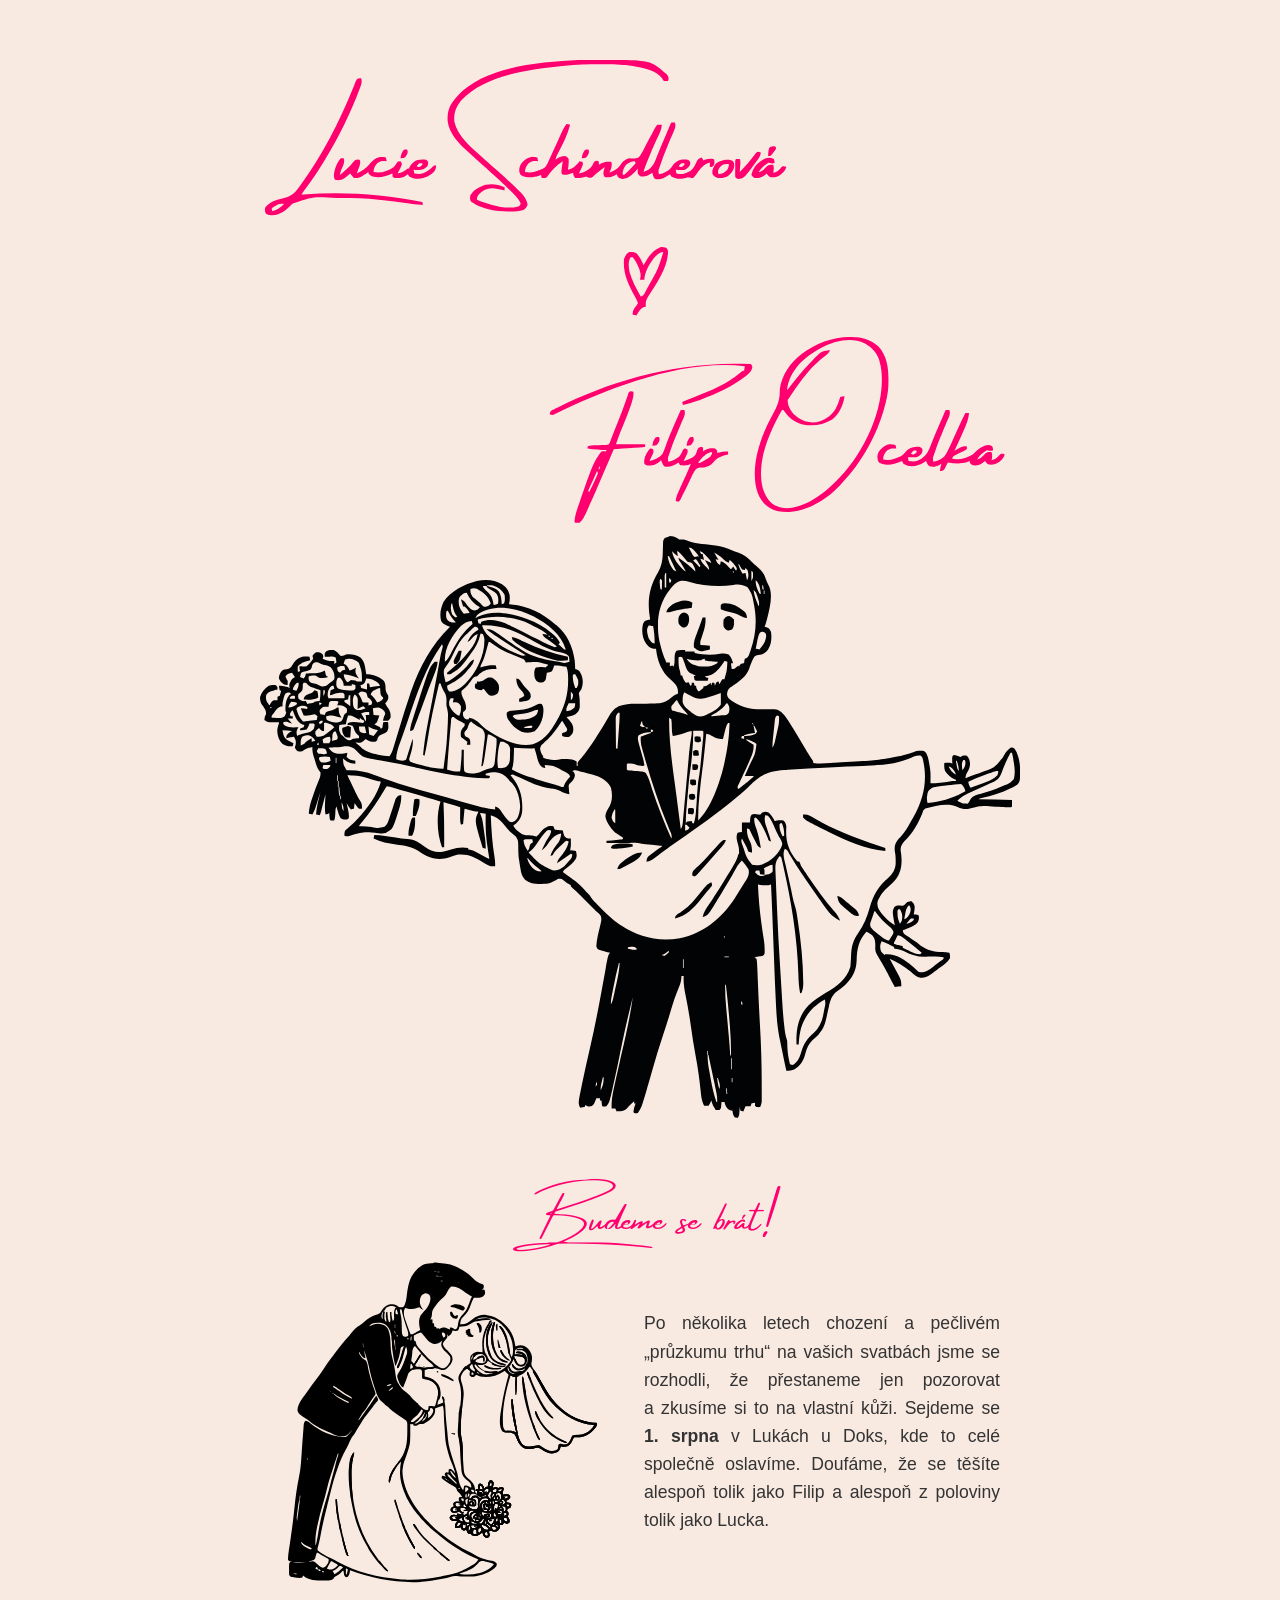
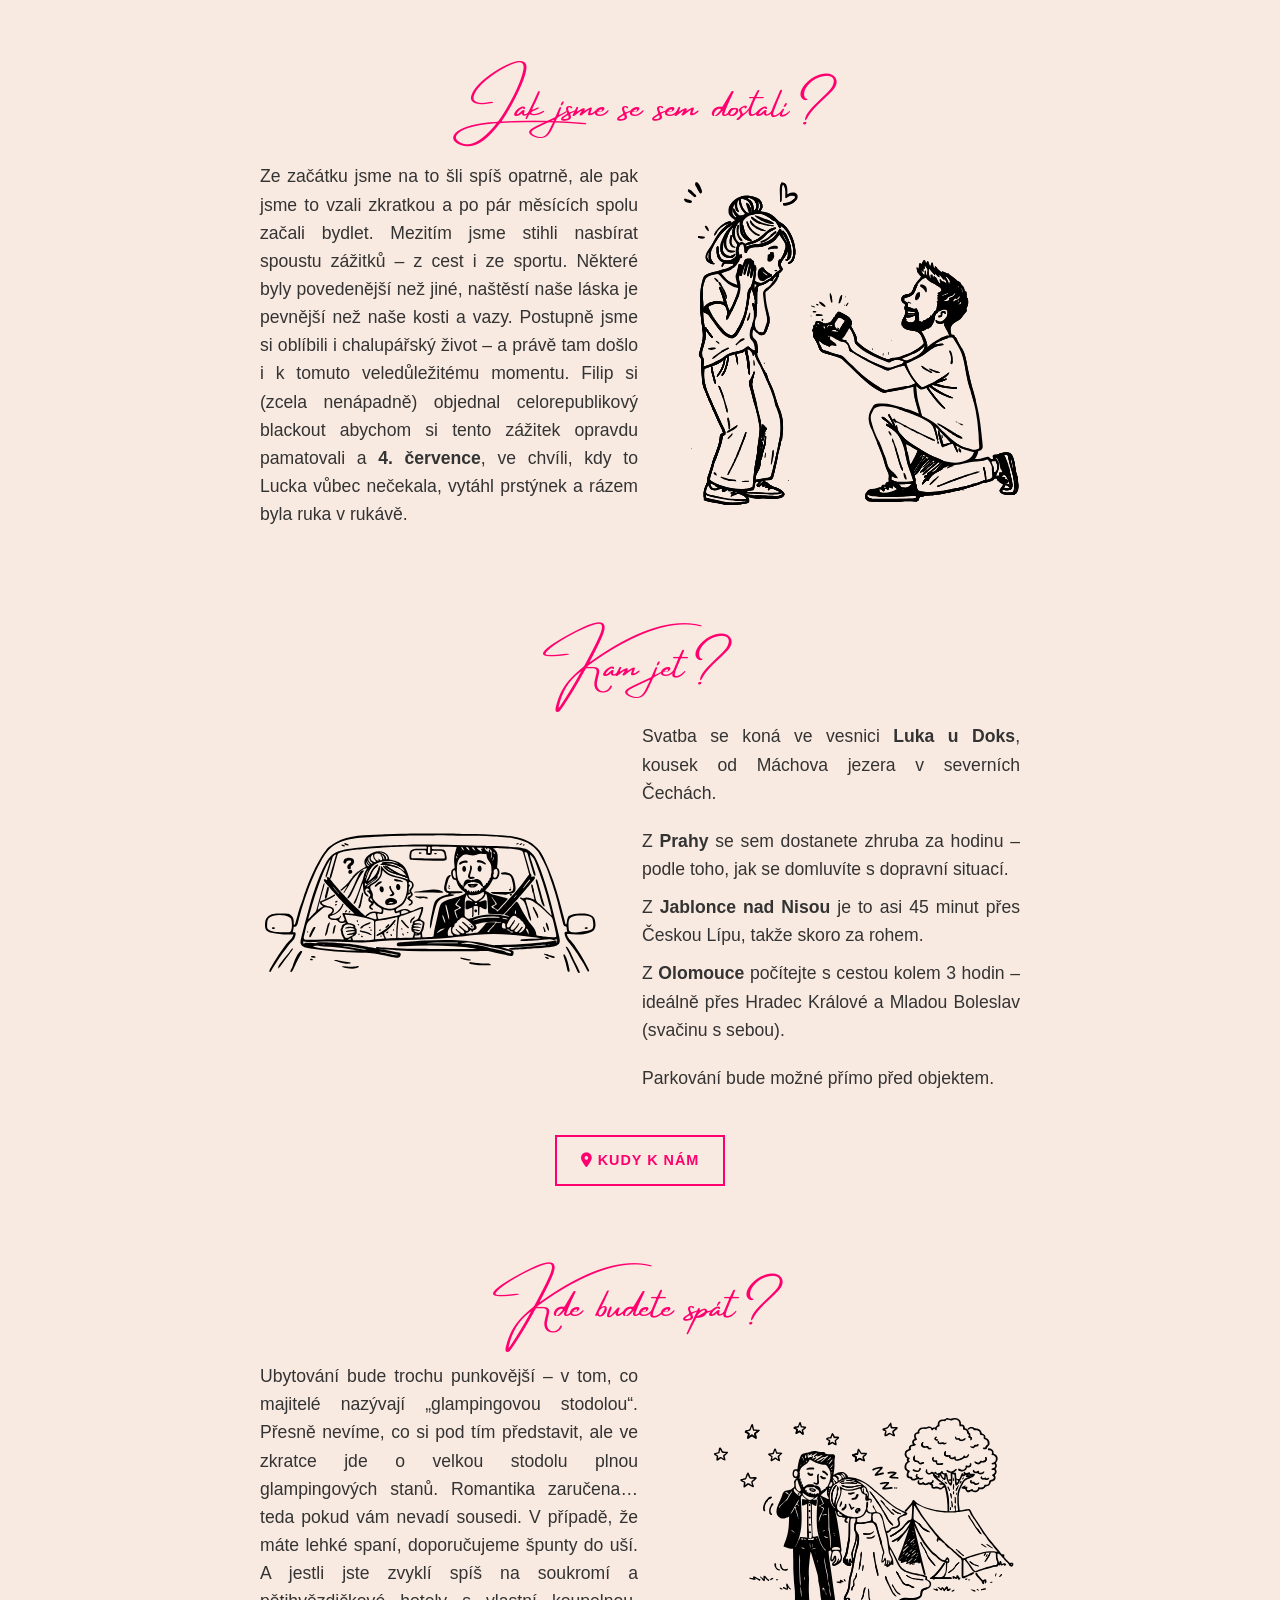
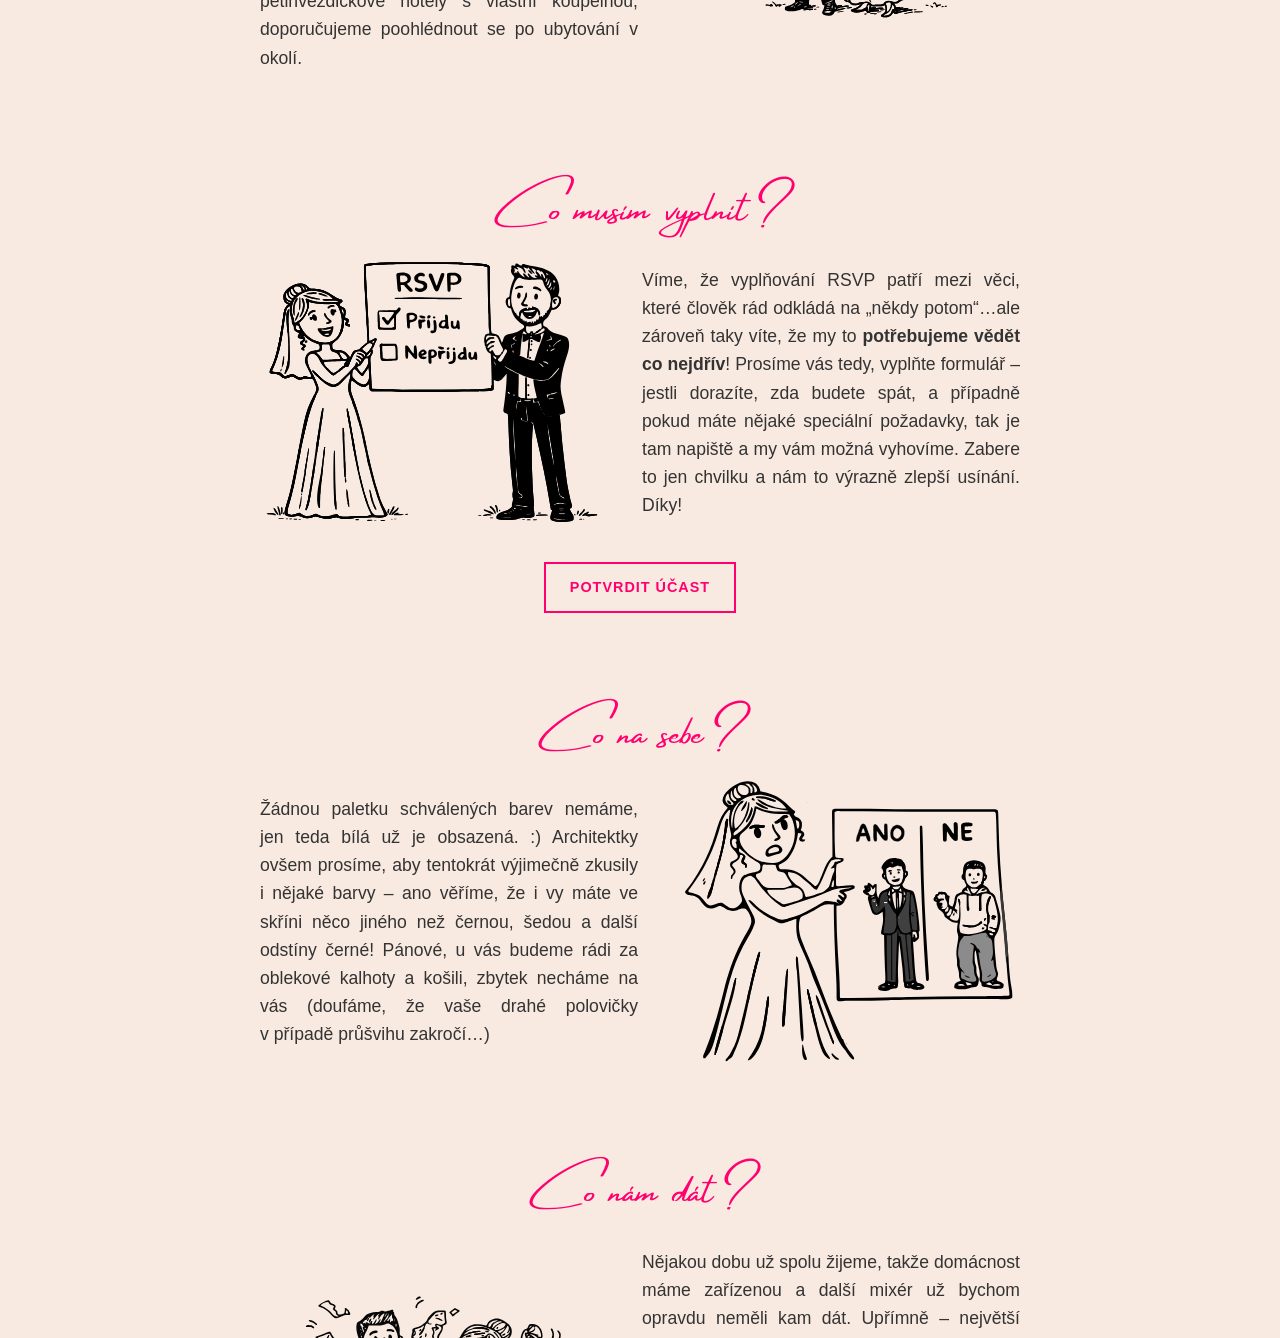
==== commit 40f19494: "Change primary color" ====
--- a/index.html
+++ b/index.html
@@ -7,15 +7,15 @@
     <link rel="stylesheet" href="style.css">
     <link rel="stylesheet" href="https://cdnjs.cloudflare.com/ajax/libs/font-awesome/6.5.1/css/all.min.css">
     <link rel="icon" type="image/svg+xml"
-          href="data:image/svg+xml,<svg xmlns=%22http://www.w3.org/2000/svg%22 viewBox=%220 0 24 24%22 fill=%22%23a4133c%22><path d=%22M12 21.35l-1.45-1.32C5.4 15.36 2 12.28 2 8.5 2 5.42 4.42 3 7.5 3c1.74 0 3.41.81 4.5 2.09C13.09 3.81 14.76 3 16.5 3 19.58 3 22 5.42 22 8.5c0 3.78-3.4 6.86-8.55 11.54L12 21.35z%22/></svg>">
+          href="data:image/svg+xml,<svg xmlns=%22http://www.w3.org/2000/svg%22 viewBox=%220 0 24 24%22 fill=%22%23ff006e%22><path d=%22M12 21.35l-1.45-1.32C5.4 15.36 2 12.28 2 8.5 2 5.42 4.42 3 7.5 3c1.74 0 3.41.81 4.5 2.09C13.09 3.81 14.76 3 16.5 3 19.58 3 22 5.42 22 8.5c0 3.78-3.4 6.86-8.55 11.54L12 21.35z%22/></svg>">
 </head>
 <body>
 
 <header class="hero">
     <div class="container hero-layout">
         <picture class="responsive-image">
-            <source media="(min-width: 768px)" srcset="images/main_web.svg">
-            <img src="images/main_mobil.svg" alt="my">
+            <source media="(min-width: 768px)" srcset="images/main_web2.svg">
+            <img src="images/main_mobil2.svg" alt="my">
         </picture>
     </div>
 </header>
@@ -147,7 +147,7 @@
             </div>
         </div>
     </section>
-    <img src="images/tesime_se_vas_LF.svg" alt="see_you_soon" class="img-centered">
+    <img src="images/tesime_se_vas_LF2.svg" alt="see_you_soon" class="img-centered">
 </main>
 
 </body>
--- a/style.css
+++ b/style.css
@@ -6,7 +6,7 @@
 }
 
 :root {
-    --primary-color: #a4133c;
+    --primary-color: #ff006e;
     --text-color: #333;
     --bg-color: #f9eae1;
     --max-width: 800px;
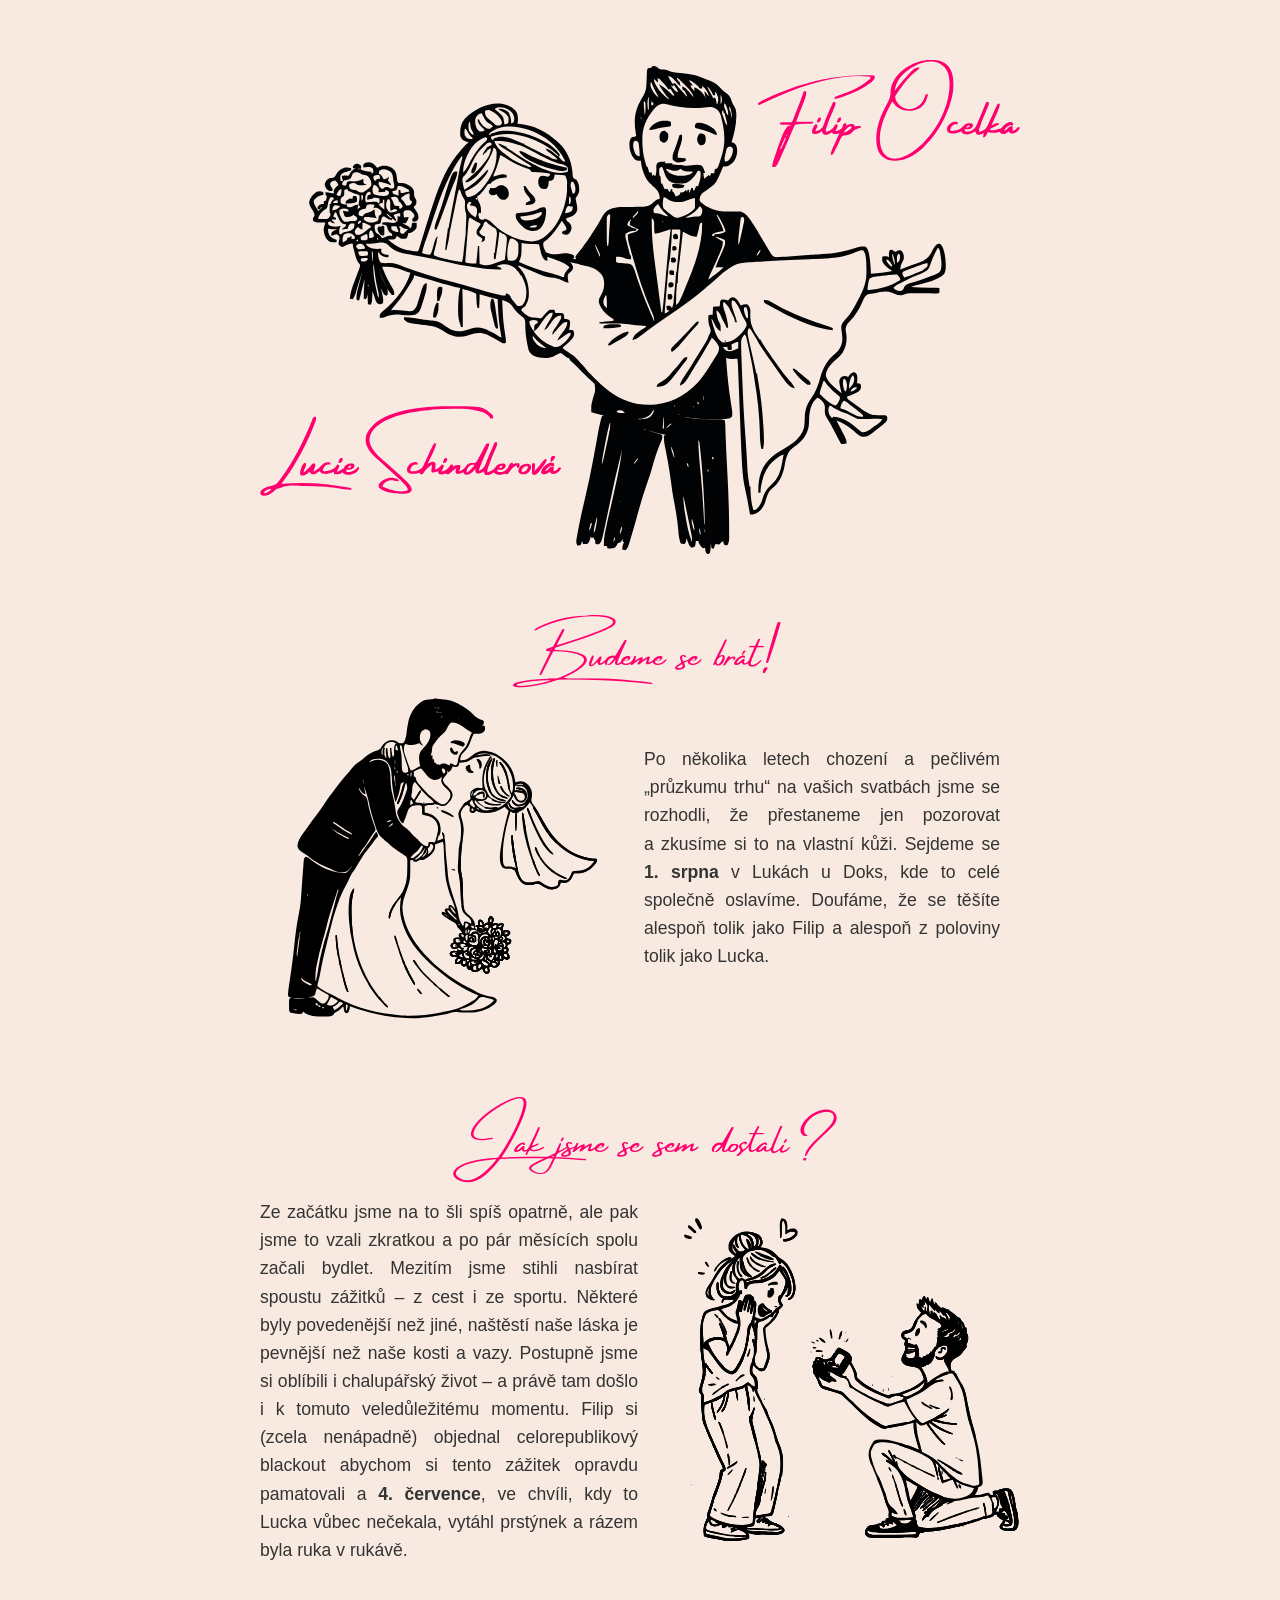
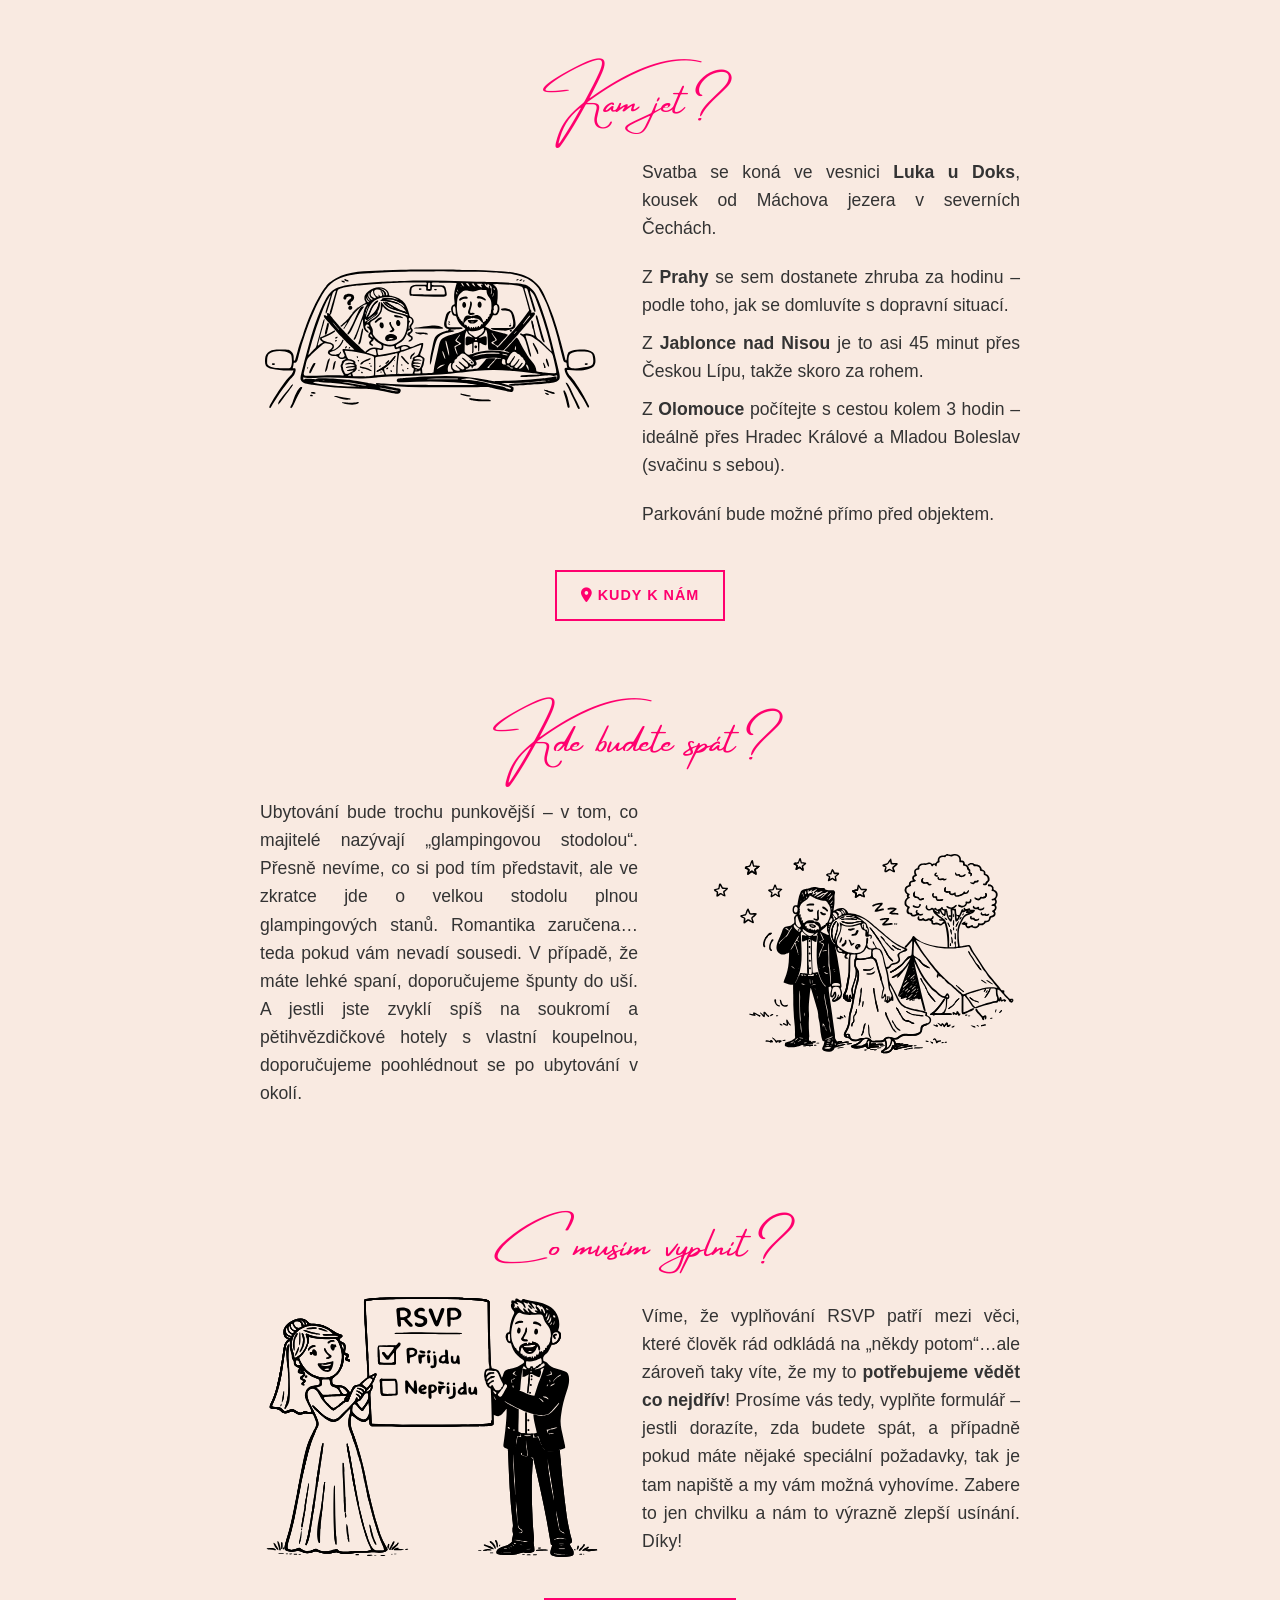
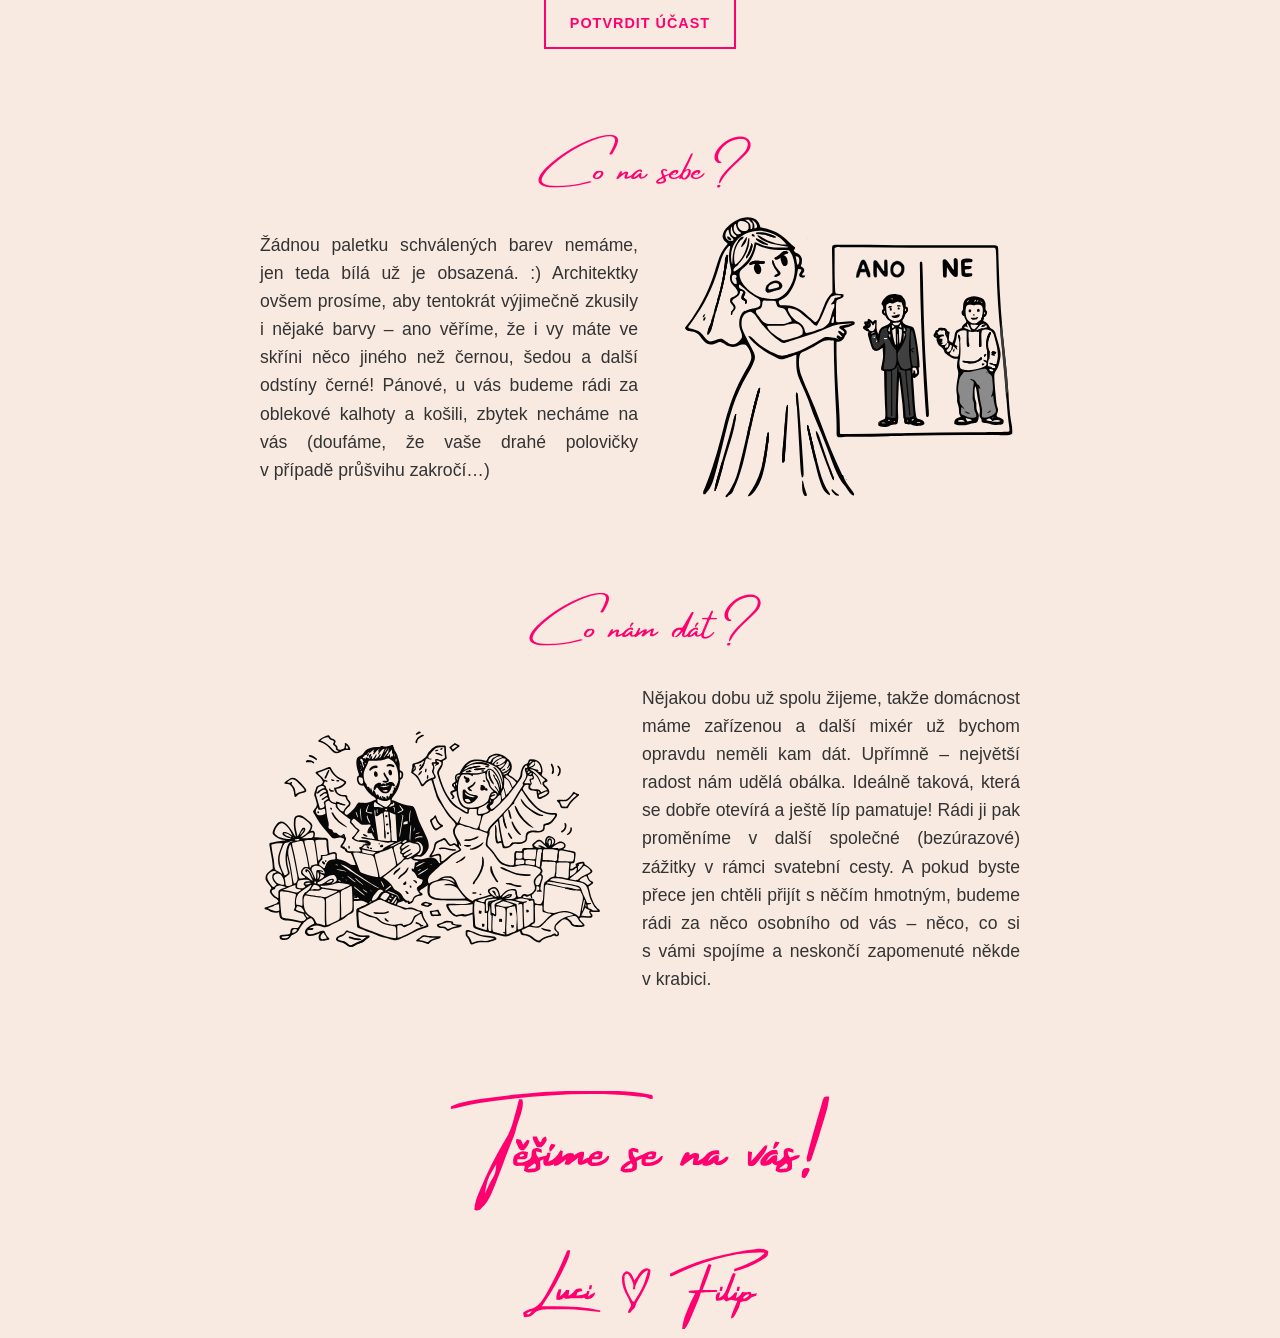
==== commit 8723e218: "CSS version" ====
--- a/index.html
+++ b/index.html
@@ -4,7 +4,7 @@
     <meta charset="UTF-8">
     <meta name="viewport" content="width=device-width, initial-scale=1.0">
     <title>Filip & Lucka | Budeme se brát!</title>
-    <link rel="stylesheet" href="style.css">
+    <link rel="stylesheet" href="style.css?v=1">
     <link rel="stylesheet" href="https://cdnjs.cloudflare.com/ajax/libs/font-awesome/6.5.1/css/all.min.css">
     <link rel="icon" type="image/svg+xml"
           href="data:image/svg+xml,<svg xmlns=%22http://www.w3.org/2000/svg%22 viewBox=%220 0 24 24%22 fill=%22%23ff006e%22><path d=%22M12 21.35l-1.45-1.32C5.4 15.36 2 12.28 2 8.5 2 5.42 4.42 3 7.5 3c1.74 0 3.41.81 4.5 2.09C13.09 3.81 14.76 3 16.5 3 19.58 3 22 5.42 22 8.5c0 3.78-3.4 6.86-8.55 11.54L12 21.35z%22/></svg>">
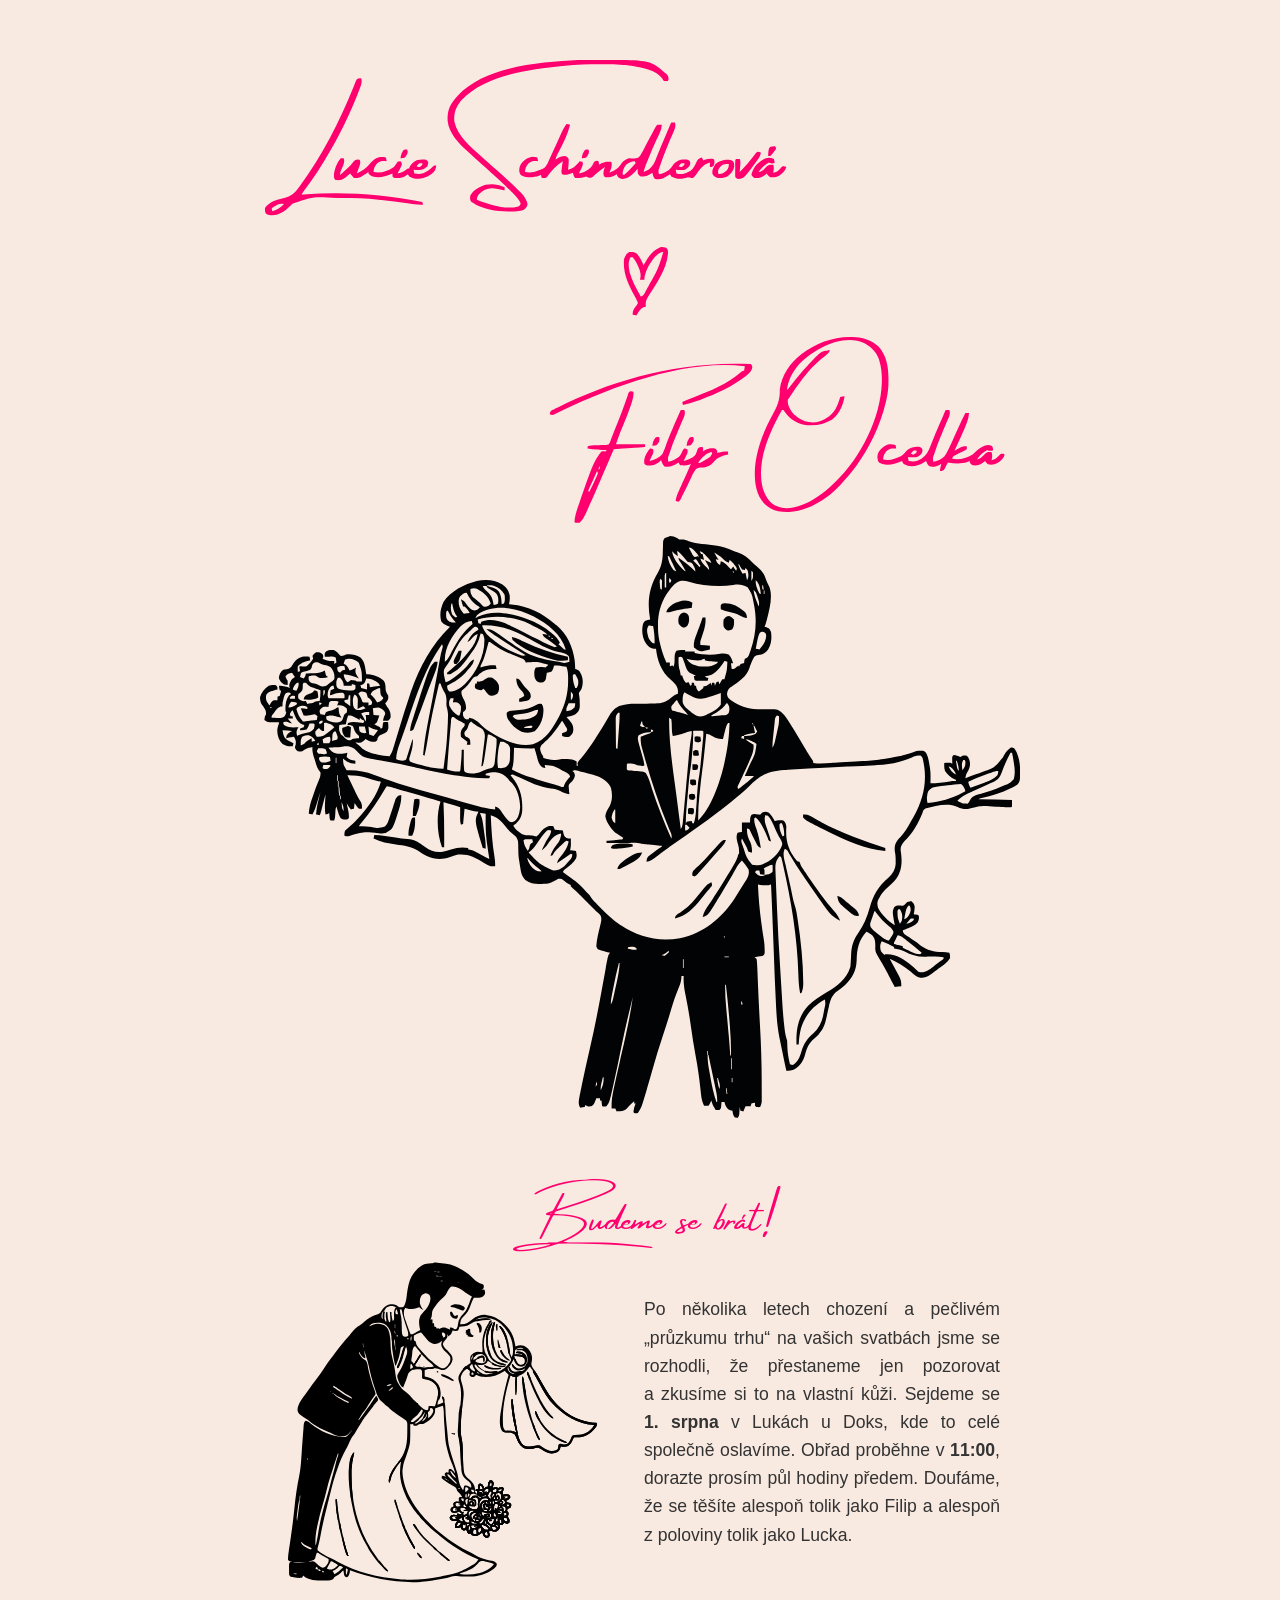
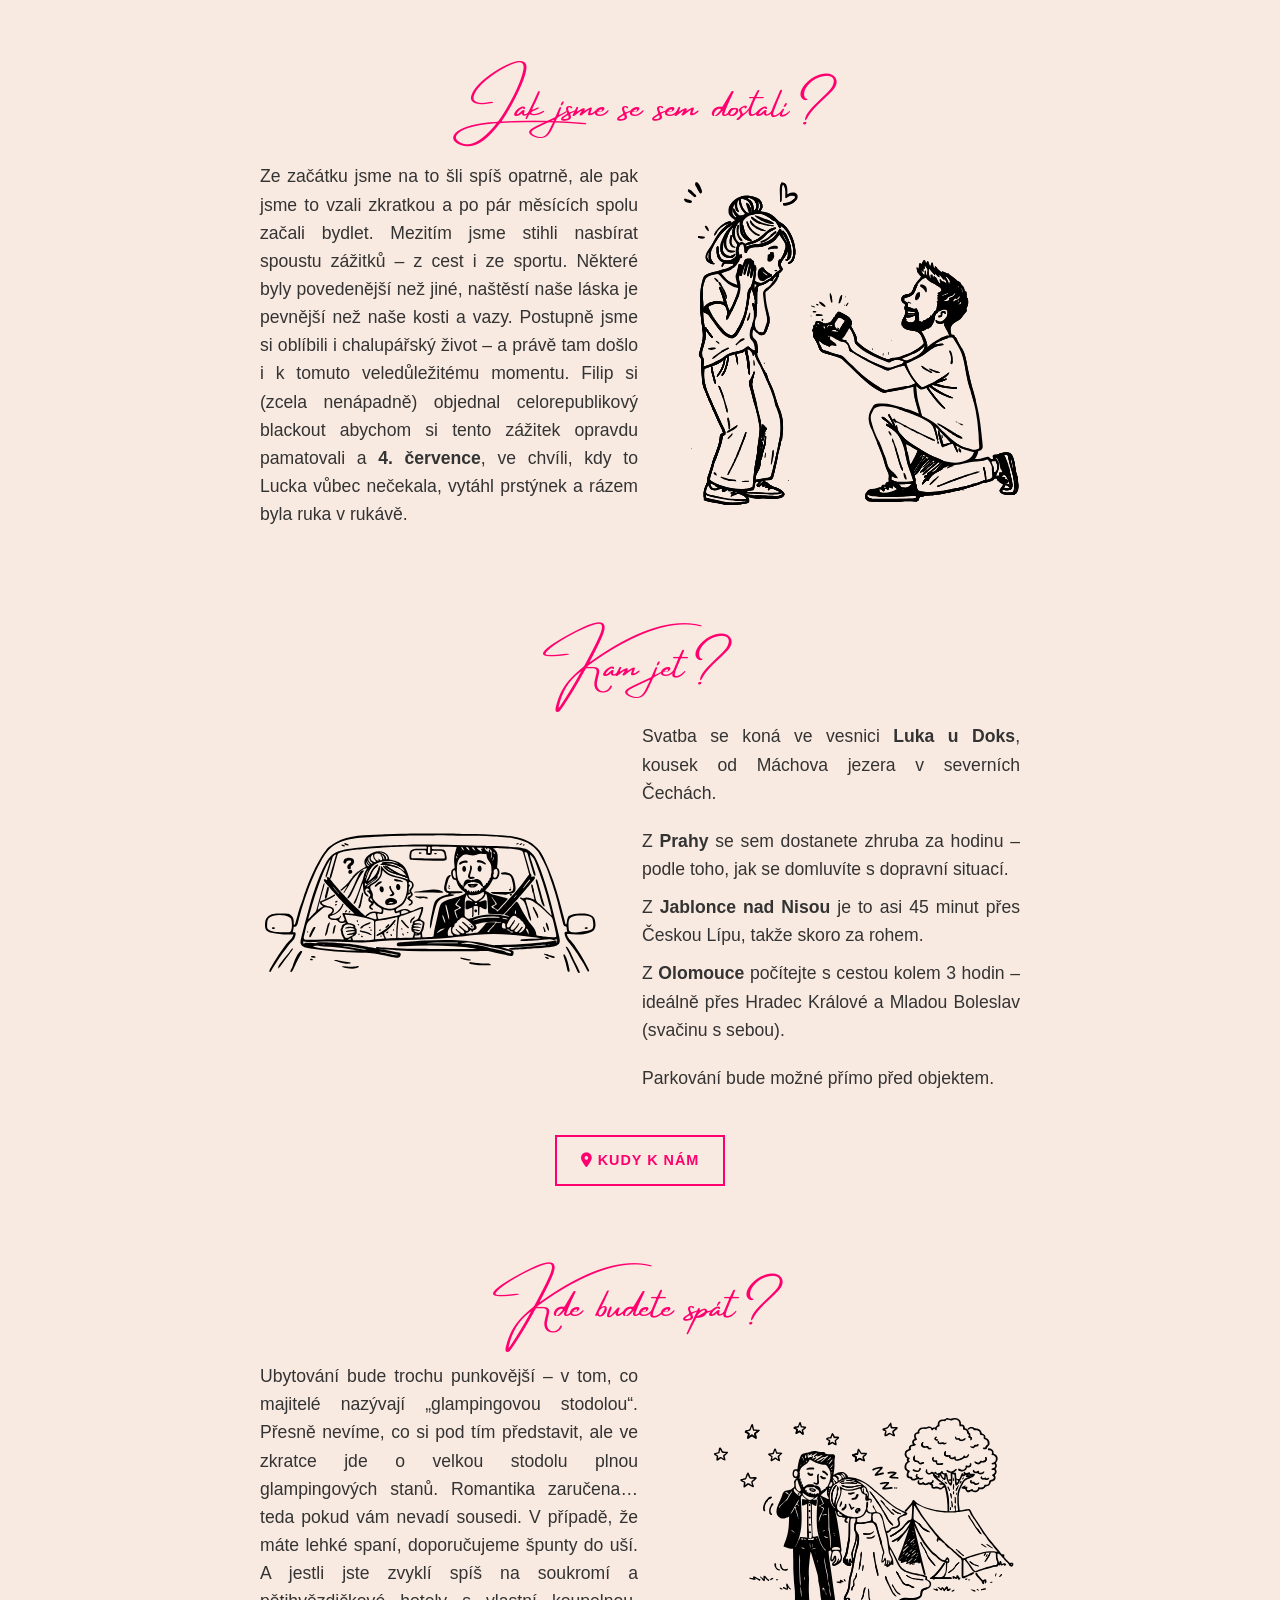
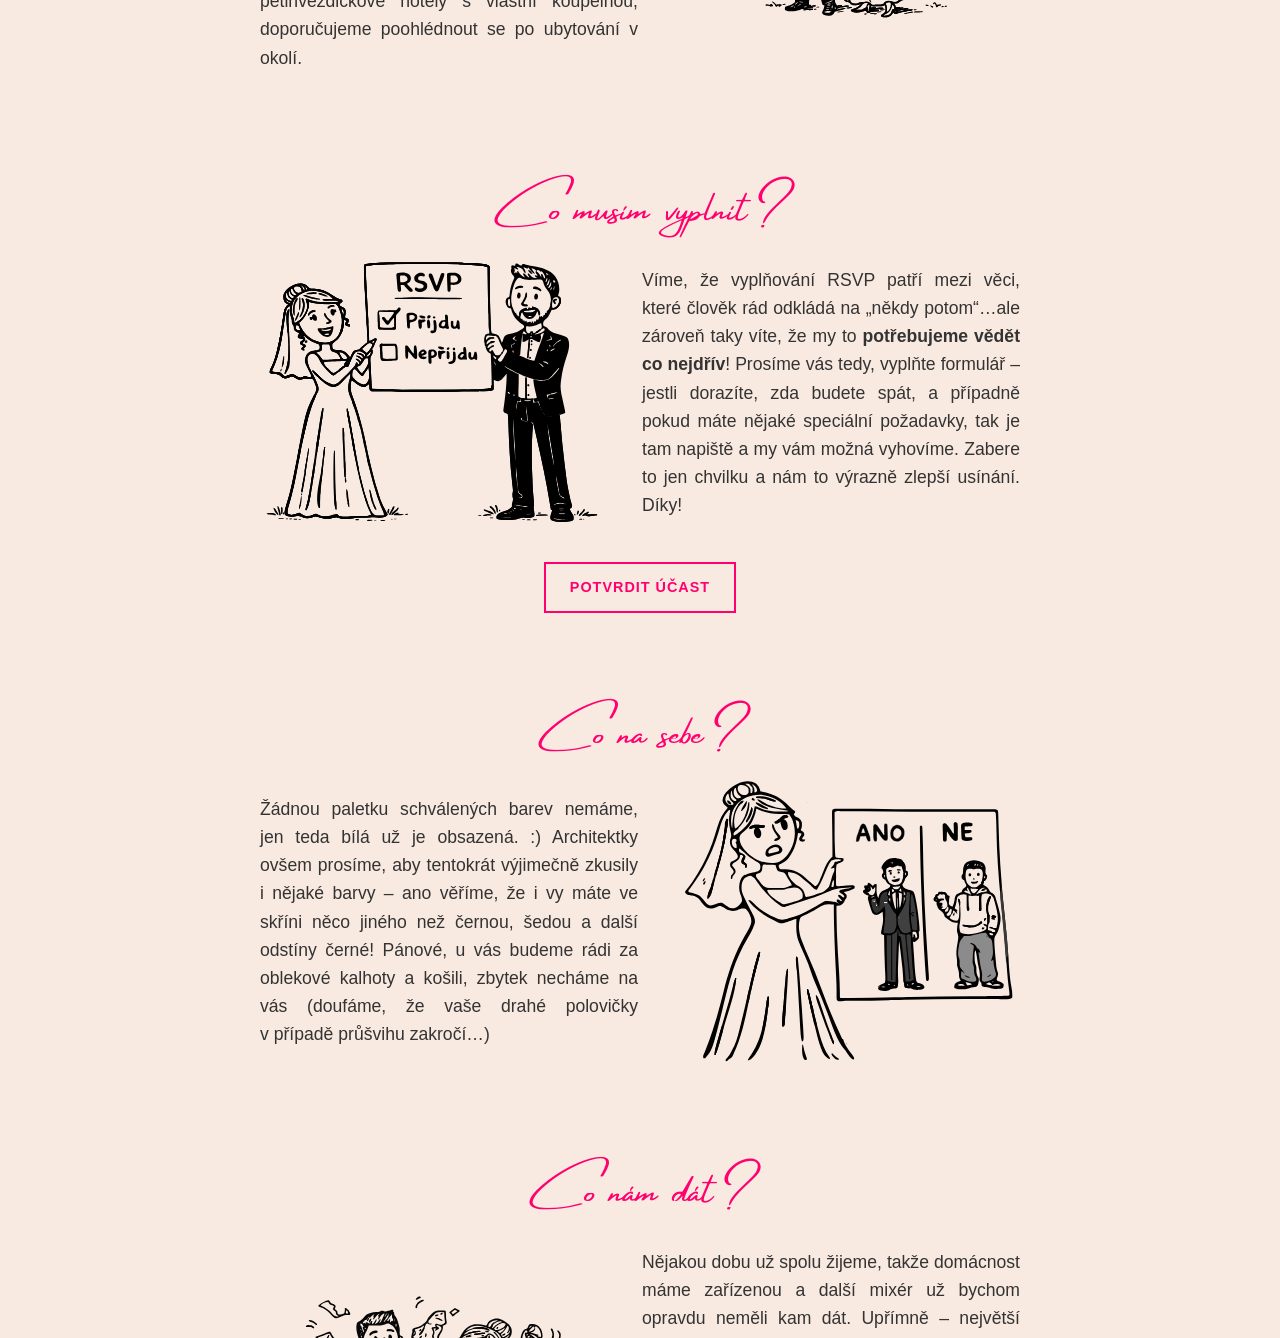
==== commit 0183d35a: "Add time info" ====
--- a/index.html
+++ b/index.html
@@ -29,9 +29,8 @@
                 <img src="images/wedding.svg" alt="my_dva">
                 <p class="text">Po několika letech chození a pečlivém „průzkumu trhu“ na vašich svatbách jsme se
                     rozhodli, že přestaneme jen pozorovat a&nbsp;zkusíme si to na vlastní kůži. Sejdeme se <strong>1.&nbsp;srpna</strong>
-                    v Lukách
-                    u Doks, kde to celé společně oslavíme. Doufáme, že se těšíte alespoň tolik jako Filip a alespoň z
-                    poloviny tolik jako Lucka.</p>
+                    v Lukách u Doks, kde to celé společně oslavíme. Obřad proběhne v <strong>11:00</strong>, dorazte prosím půl hodiny předem.
+                    Doufáme, že se těšíte alespoň tolik jako Filip a alespoň z poloviny tolik jako Lucka.</p>
             </div>
         </div>
     </section>
